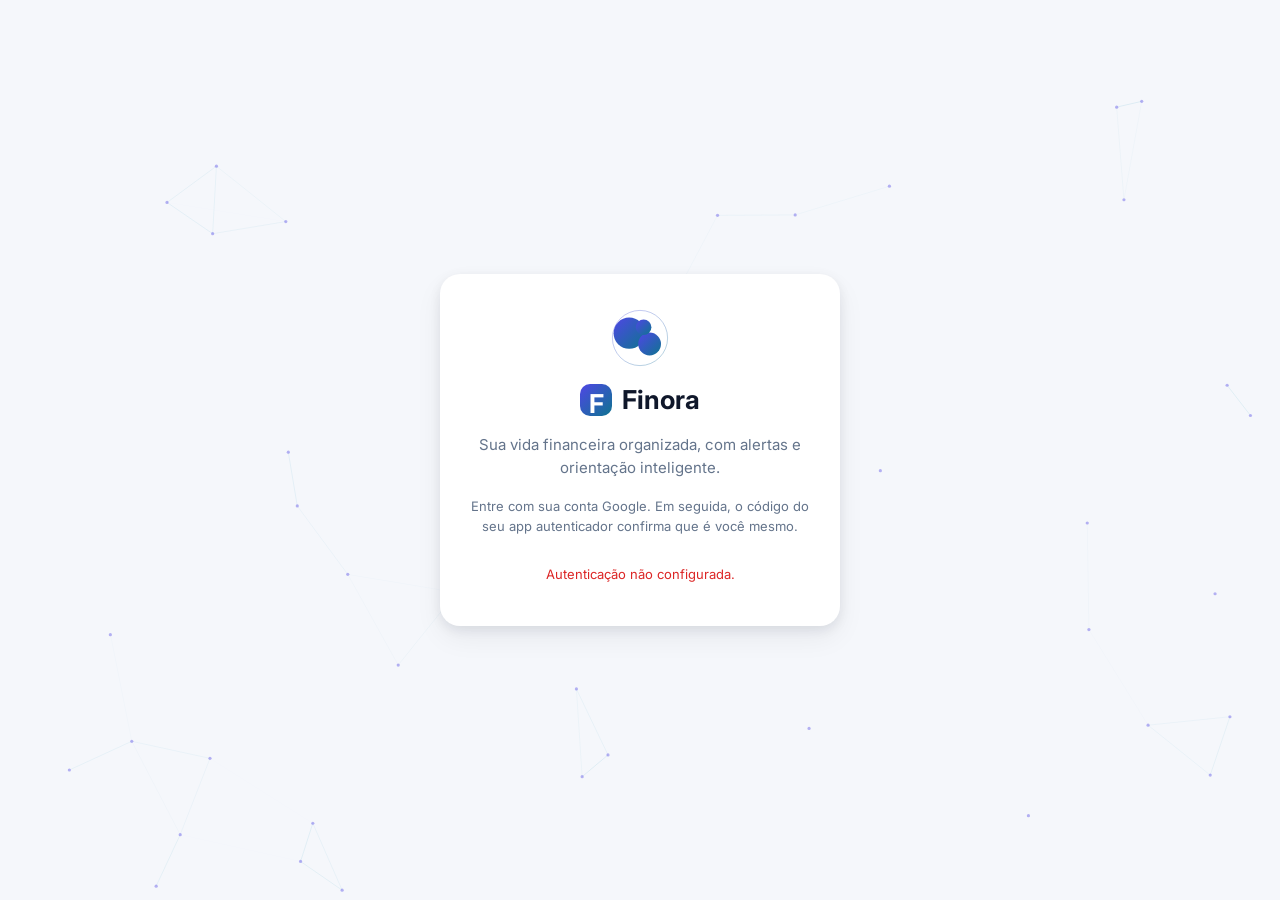
==== frontend/app/index.html @ 56b052b8 "Move o painel autenticado de / para /app Prepara espaço pra uma landing pública na raiz, sem mexer n" ====
<!doctype html>
<html lang="pt-BR">
<head>
<meta charset="utf-8">
<meta name="viewport" content="width=device-width, initial-scale=1, viewport-fit=cover">
<meta name="theme-color" content="#0b1020">
<meta name="description" content="Finora — controle financeiro pessoal com Open Finance e consultor inteligente">
<title>Finora</title>
<link rel="manifest" href="manifest.json">
<link rel="icon" href="/icon.svg" type="image/svg+xml">
<link rel="apple-touch-icon" href="/icon.svg">
<link rel="preconnect" href="https://fonts.googleapis.com">
<link href="https://fonts.googleapis.com/css2?family=Inter:wght@400;500;600;700&display=swap" rel="stylesheet">
<link rel="stylesheet" href="styles.css">
</head>
<body>
<div id="auth" class="auth hidden">
  <canvas id="authCanvas" aria-hidden="true"></canvas>
  <div class="auth-card" id="googleCard">
    <svg class="auth-mark" viewBox="0 0 120 120" aria-hidden="true">
      <defs>
        <linearGradient id="authMarkGrad" x1="0" y1="0" x2="1" y2="1">
          <stop offset="0" stop-color="#4f46e5"/>
          <stop offset="1" stop-color="#0e7490"/>
        </linearGradient>
      </defs>
      <circle class="auth-mark-ring" cx="60" cy="60" r="46" fill="none" stroke="url(#authMarkGrad)" stroke-width="1.5" opacity=".35"/>
      <circle class="auth-mark-shape" cx="42" cy="52" r="26" fill="url(#authMarkGrad)" opacity=".22"/>
      <circle class="auth-mark-shape" cx="76" cy="70" r="19" fill="url(#authMarkGrad)" opacity=".3"/>
      <circle class="auth-mark-shape" cx="66" cy="42" r="13" fill="url(#authMarkGrad)" opacity=".9"/>
    </svg>
    <div class="brand big"><span class="logo">F</span> Finora</div>
    <p class="muted">Sua vida financeira organizada, com alertas e orientação inteligente.</p>
    <p class="small muted" style="margin-top:18px">Entre com sua conta Google. Em seguida, o código do seu app autenticador confirma que é você mesmo.</p>
    <div id="googleBtn" style="margin-top:16px;display:flex;justify-content:center"></div>
    <p class="error" id="authError"></p>
  </div>
  <div class="auth-card hidden" id="mfaCard"></div>
</div>

<div id="app" class="app hidden">
  <aside class="sidebar">
    <div class="brand"><span class="logo">F</span> Finora</div>
    <nav id="nav"></nav>
    <div class="side-foot">
      <div id="userName" class="muted small"></div>
      <button class="btn ghost small" id="logout">Sair</button>
    </div>
  </aside>
  <main>
    <header class="topbar">
      <h1 id="pageTitle">Painel</h1>
      <div class="top-actions">
        <input type="month" id="monthRef" title="Mês de referência">
        <button class="icon-btn" id="themeBtn" title="Aparência"></button>
        <button class="icon-btn" id="alertsBtn" title="Alertas"><svg class="nav-icon" viewBox="0 0 24 24" fill="none" stroke="currentColor" stroke-width="2" stroke-linecap="round" stroke-linejoin="round" aria-hidden="true"><path d="M10.268 21a2 2 0 0 0 3.464 0"/><path d="M3.262 15.326A1 1 0 0 0 4 17h16a1 1 0 0 0 .74-1.673C19.41 13.956 18 12.499 18 8A6 6 0 0 0 6 8c0 4.499-1.411 5.956-2.738 7.326"/></svg><span id="alertBadge" class="badge hidden"></span></button>
        <button class="btn primary" id="quickAdd">+ Lançamento</button>
      </div>
    </header>
    <section id="view"></section>
  </main>
  <nav class="bottom-nav" id="bottomNav"></nav>
  <button id="assistantBtn" title="Assistente Finora"><svg class="nav-icon" viewBox="0 0 24 24" fill="none" stroke="currentColor" stroke-width="2" stroke-linecap="round" stroke-linejoin="round" aria-hidden="true"><path d="M12 8V4H8"/><rect width="16" height="12" x="4" y="8" rx="2"/><path d="M2 14h2"/><path d="M20 14h2"/><path d="M15 13v2"/><path d="M9 13v2"/></svg><span id="apBadge" class="badge hidden"></span></button>
  <div id="assistantPanel" class="hidden">
    <div class="ap-head"><strong><svg class="nav-icon" viewBox="0 0 24 24" fill="none" stroke="currentColor" stroke-width="2" stroke-linecap="round" stroke-linejoin="round" aria-hidden="true"><path d="M12 8V4H8"/><rect width="16" height="12" x="4" y="8" rx="2"/><path d="M2 14h2"/><path d="M20 14h2"/><path d="M15 13v2"/><path d="M9 13v2"/></svg> Assistente Finora</strong><button class="ap-close" id="apClose" type="button" aria-label="Fechar"><svg class="nav-icon" viewBox="0 0 24 24" fill="none" stroke="currentColor" stroke-width="2" stroke-linecap="round" stroke-linejoin="round" aria-hidden="true"><path d="M18 6 6 18"/><path d="m6 6 12 12"/></svg></button></div>
    <div id="ap-msgs"></div>
    <div class="ap-chips" id="apChips"></div>
    <form id="apForm"><input id="apInput" placeholder="Pergunte ou peça algo…" autocomplete="off"><button class="btn primary small" type="submit" aria-label="Enviar"><svg class="nav-icon" viewBox="0 0 24 24" fill="none" stroke="currentColor" stroke-width="2" stroke-linecap="round" stroke-linejoin="round" aria-hidden="true"><path d="M14.536 21.686a.5.5 0 0 0 .937-.024l6.5-19a.496.496 0 0 0-.635-.635l-19 6.5a.5.5 0 0 0-.024.937l7.93 3.18a2 2 0 0 1 1.112 1.11z"/><path d="m21.854 2.147-10.94 10.939"/></svg></button></form>
  </div>
</div>

<dialog id="modal"><form method="dialog" id="modalForm"></form></dialog>
<div id="toast" class="toast hidden"></div>
<div id="onboarding" class="onboarding hidden"></div>

<script src="vendor/chart.umd.min.js"></script>
<script src="vendor/marked.min.js"></script>
<script src="vendor/purify.min.js"></script>
<script src="vendor/gsap.min.js"></script>
<script src="vendor/supabase.min.js"></script>
<script src="app.js"></script>
</body>
</html>
---- frontend/app/styles.css ----
:root {
  --bg: #f5f7fb; --surface: #ffffff; --panel: #fafbfd; --surface-2: #eef1f7; --border: #e2e7f0;
  --text: #0f172a; --muted: #64748b; --primary: #4f46e5; --primary-2: #6366f1;
  --green: #16a34a; --red: #dc2626; --amber: #d97706; --radius: 14px;
  --shadow-sm: 0 1px 2px rgba(15,23,42,.04);
  --shadow: 0 1px 2px rgba(15,23,42,.04), 0 2px 8px rgba(15,23,42,.05);
  --shadow-lg: 0 4px 12px rgba(15,23,42,.08), 0 12px 28px rgba(15,23,42,.06);
  /* escala tipográfica: razão ~1.18, base 15px */
  --fs-xs: .8125rem; --fs-sm: .875rem; --fs-base: .9375rem; --fs-md: 1.0625rem;
  --fs-lg: 1.25rem; --fs-xl: 1.5rem; --fs-2xl: 1.75rem;
  /* identidade de movimento — arquétipo Corporate (ver DESIGN.md > Motion) */
  --ease: cubic-bezier(0.2, 0, 0, 1);
  --dur-quick: .15s; --dur-standard: .28s; --dur-slow: .42s;
  color-scheme: light;
}
/* Escuro: automático (segue o sistema, quando o usuário não fixou um modo) ou fixado via
   data-theme="dark"/"light" em <html>, controlado pelo seletor de aparência no topbar. */
@media (prefers-color-scheme: dark) {
  :root:not([data-theme="light"]) {
    --bg: #0b1020; --surface: #121a2e; --panel: #0e1526; --surface-2: #1a2440; --border: #243152;
    --text: #e6eaf5; --muted: #8b97b5; --primary: #818cf8; --primary-2: #6366f1;
    --green: #4ade80; --red: #f87171; --amber: #fbbf24;
    --shadow-sm: 0 1px 2px rgba(0,0,0,.25);
    --shadow: 0 1px 2px rgba(0,0,0,.25), 0 2px 10px rgba(0,0,0,.22);
    --shadow-lg: 0 6px 16px rgba(0,0,0,.3), 0 16px 32px rgba(0,0,0,.24);
    color-scheme: dark;
  }
}
:root[data-theme="dark"] {
  --bg: #0b1020; --surface: #121a2e; --panel: #0e1526; --surface-2: #1a2440; --border: #243152;
  --text: #e6eaf5; --muted: #8b97b5; --primary: #818cf8; --primary-2: #6366f1;
  --green: #4ade80; --red: #f87171; --amber: #fbbf24;
  --shadow-sm: 0 1px 2px rgba(0,0,0,.25);
  --shadow: 0 1px 2px rgba(0,0,0,.25), 0 2px 10px rgba(0,0,0,.22);
  --shadow-lg: 0 6px 16px rgba(0,0,0,.3), 0 16px 32px rgba(0,0,0,.24);
  color-scheme: dark;
}
* { box-sizing: border-box; }
html, body { margin: 0; height: 100%; }
body { font-family: Inter, system-ui, -apple-system, Segoe UI, Roboto, sans-serif; background: var(--bg); color: var(--text); font-size: var(--fs-base); line-height: 1.5; -webkit-font-smoothing: antialiased; }
::selection { background: color-mix(in srgb, var(--primary) 35%, transparent); color: var(--text); }
input, textarea { caret-color: var(--primary); }
* { scrollbar-color: color-mix(in srgb, var(--muted) 55%, transparent) transparent; scrollbar-width: thin; }
::-webkit-scrollbar { width: 11px; height: 11px; }
::-webkit-scrollbar-track { background: transparent; }
::-webkit-scrollbar-thumb { background: color-mix(in srgb, var(--muted) 45%, transparent); border-radius: 99px; border: 3px solid var(--bg); background-clip: padding-box; }
::-webkit-scrollbar-thumb:hover { background: color-mix(in srgb, var(--muted) 65%, transparent); background-clip: padding-box; }
.hidden { display: none !important; }
.muted { color: var(--muted); } .small { font-size: 13px; }
.pos { color: var(--green); } .neg { color: var(--red); }
h1 { font-size: var(--fs-2xl); font-weight: 700; letter-spacing: -.01em; margin: 0; }
h2 { font-size: var(--fs-md); font-weight: 600; margin: 0 0 12px; }
h3 { font-size: var(--fs-xs); margin: 0 0 8px; color: var(--muted); font-weight: 600; text-transform: uppercase; letter-spacing: .04em; }

/* marca */
.brand { display: flex; align-items: center; gap: 10px; font-weight: 700; font-size: 18px; }
.brand.big { font-size: 26px; justify-content: center; }
.logo { width: 32px; height: 32px; border-radius: 10px; display: grid; place-items: center; color: #fff; background: linear-gradient(135deg, #4f46e5, #0e7490); font-weight: 700; }

/* auth */
.auth { position: relative; min-height: 100%; display: grid; place-items: center; padding: 16px; background: var(--bg); overflow: hidden; }
#authCanvas { position: absolute; inset: 0; width: 100%; height: 100%; }
.auth-card { position: relative; z-index: 1; width: 100%; max-width: 400px; background: var(--surface); border-radius: 20px; padding: 28px; box-shadow: var(--shadow-lg); text-align: center; }
.auth-mark { width: 72px; height: 72px; margin: 0 auto 6px; display: block; }
.auth-card form { text-align: left; }
.divider { display: flex; align-items: center; gap: 10px; margin: 16px 0; color: var(--muted); font-size: 13px; }
.divider::before, .divider::after { content: ""; flex: 1; height: 1px; background: var(--border); }
#googleBtn { display: flex; justify-content: center; }

/* MFA (setup + verificação) */
.mfa-qr { display: block; width: 176px; height: 176px; margin: 18px auto; padding: 10px; background: #fff; border-radius: 14px; box-shadow: var(--shadow-sm); box-sizing: border-box; object-fit: contain; }
.mfa-secret { display: inline-block; margin-top: 4px; padding: 2px 6px; border-radius: 6px; background: var(--surface-2); font-size: 12px; letter-spacing: .04em; word-break: break-all; }
#mfaSetupCode, #mfaVerifyCode { text-align: center; letter-spacing: .3em; font-size: 20px; font-variant-numeric: tabular-nums; }
#mfaSetupForm, #mfaVerifyForm { margin-top: 6px; }

/* layout */
.nav-icon { width: 1em; height: 1em; vertical-align: -0.15em; flex-shrink: 0; transition: transform var(--dur-quick) var(--ease); }
.app { display: grid; grid-template-columns: 240px 1fr; min-height: 100%; }
.sidebar { position: sticky; top: 0; height: 100vh; padding: 20px 14px; border-right: 1px solid var(--border); background: var(--panel); display: flex; flex-direction: column; gap: 20px; }
.sidebar nav { display: flex; flex-direction: column; gap: 2px; flex: 1; overflow: auto; }
.nav-item { display: flex; align-items: center; gap: 10px; padding: 8px 12px; border-radius: 10px; color: var(--muted); text-decoration: none; font-weight: 500; font-size: 13.5px; transition: background-color var(--dur-quick) var(--ease), color var(--dur-quick) var(--ease); }
.nav-item:hover { background: var(--surface-2); color: var(--text); }
.nav-item.active { background: color-mix(in srgb, var(--primary) 14%, transparent); color: var(--primary); }
.nav-item.active .nav-icon { transform: scale(1.08); }
.nav-item .nav-icon { width: 17px; height: 17px; flex-shrink: 0; }
.nav-label { overflow: hidden; text-overflow: ellipsis; white-space: nowrap; }
.nav-item.primary { font-weight: 700; font-size: 14.5px; color: var(--text); padding: 9px 12px; }
.nav-item.primary .nav-icon { width: 20px; height: 20px; }
.nav-item.primary.active { color: var(--primary); }
.nav-divider { height: 1px; background: var(--border); margin: 8px 6px; flex-shrink: 0; }
.nav-item.admin { color: color-mix(in srgb, var(--primary) 70%, var(--text)); }
.nav-item.admin:hover { background: color-mix(in srgb, var(--primary) 10%, transparent); }
.nav-item.admin.active { color: var(--primary); }
.side-foot { display: flex; justify-content: space-between; align-items: center; gap: 8px; }
main { min-width: 0; padding: 0 28px 40px; }
.topbar { display: flex; justify-content: space-between; align-items: center; gap: 12px; padding: 20px 0; flex-wrap: wrap; position: sticky; top: 0; background: var(--bg); z-index: 5; }
.top-actions { display: flex; gap: 8px; align-items: center; }
.bottom-nav { display: none; }

/* componentes */
.grid { display: grid; gap: 16px; }
.g4 { grid-template-columns: repeat(4, minmax(0,1fr)); } .g3 { grid-template-columns: repeat(3, minmax(0,1fr)); } .g2 { grid-template-columns: repeat(2, minmax(0,1fr)); }
.card { background: var(--surface); border: 1px solid var(--border); border-radius: var(--radius); padding: 18px; box-shadow: var(--shadow); min-width: 0; }
.stat .value { font-size: 24px; font-weight: 700; margin-top: 4px; font-variant-numeric: tabular-nums; }
.stat .sub { font-size: 12px; color: var(--muted); margin-top: 4px; }
.hero { background: linear-gradient(135deg, #4f46e5, #0891b2); color: #fff; border: none; }
.hero h3, .hero .sub { color: rgba(255,255,255,.8); }

/* botões */
.btn {
  border: 1px solid var(--border); background: var(--surface); color: var(--text);
  padding: 9px 14px; border-radius: 10px; font: inherit; font-weight: 600; cursor: pointer;
  white-space: nowrap; position: relative; -webkit-tap-highlight-color: transparent;
  transition: background-color .15s ease, border-color .15s ease, box-shadow .15s ease,
              transform var(--dur-quick) var(--ease), filter var(--dur-quick) var(--ease);
}
.btn:hover { background: var(--surface-2); border-color: color-mix(in srgb, var(--primary) 35%, var(--border)); }
.btn:active { transform: translateY(1px) scale(.98); }
.btn.primary {
  background: linear-gradient(135deg, var(--primary), var(--primary-2));
  border-color: transparent; color: #fff;
  box-shadow: 0 1px 2px rgba(0,0,0,.12), 0 4px 10px rgba(0,0,0,.12);
}
.btn.primary:hover { filter: brightness(1.08); box-shadow: 0 2px 4px rgba(0,0,0,.14), 0 8px 18px rgba(0,0,0,.16); transform: translateY(-1px); }
.btn.primary:active { filter: brightness(.97); box-shadow: 0 1px 2px rgba(0,0,0,.14); transform: translateY(1px) scale(.98); }
.btn.danger { color: var(--red); border-color: color-mix(in srgb, var(--red) 35%, var(--border)); background: color-mix(in srgb, var(--red) 6%, var(--surface)); }
.btn.danger:hover { background: color-mix(in srgb, var(--red) 14%, var(--surface)); border-color: color-mix(in srgb, var(--red) 55%, var(--border)); }
.btn.ghost { border-color: transparent; background: transparent; }
.btn.ghost:hover { background: var(--surface-2); }
.btn.small { padding: 5px 10px; font-size: 13px; }
.btn.full { width: 100%; margin-top: 8px; }
.btn:disabled { opacity: .6; cursor: wait; transform: none; filter: none; }
.btn:focus-visible, .icon-btn:focus-visible, .nav-item:focus-visible, .bottom-nav a:focus-visible {
  outline: 2px solid var(--primary); outline-offset: 2px;
}
.btn.loading { color: transparent !important; pointer-events: none; }
.btn.loading::after {
  content: ""; position: absolute; inset: 0; margin: auto; width: 15px; height: 15px;
  border-radius: 50%; border: 2px solid var(--muted); border-top-color: transparent;
  animation: spin .65s linear infinite;
}
.btn.primary.loading::after { border-color: rgba(255,255,255,.55); border-top-color: transparent; }
@keyframes spin { to { transform: rotate(360deg); } }
.icon-btn {
  position: relative; display: grid; place-items: center; border: 1px solid var(--border); background: var(--surface); border-radius: 10px;
  width: 40px; height: 40px; cursor: pointer; color: var(--text);
  transition: background-color var(--dur-quick) var(--ease), border-color var(--dur-quick) var(--ease), transform var(--dur-quick) var(--ease);
}
.icon-btn .nav-icon { width: 19px; height: 19px; }
.icon-btn:hover { background: var(--surface-2); border-color: color-mix(in srgb, var(--primary) 35%, var(--border)); }
.icon-btn:active { transform: scale(.94); }
.badge { position: absolute; top: -4px; right: -4px; background: var(--red); color: #fff; border-radius: 99px; font-size: 11px; padding: 1px 6px; }
label { display: block; font-size: 13px; color: var(--muted); margin: 10px 0 0; font-weight: 500; }
label.check { display: flex; gap: 8px; align-items: flex-start; }
input, select, textarea { width: 100%; margin-top: 4px; padding: 10px 12px; border-radius: 10px; border: 1px solid var(--border); background: var(--surface); color: var(--text); font: inherit; transition: border-color .15s ease, box-shadow .15s ease; }
input[type=checkbox] { width: auto; margin-top: 2px; }
input:focus, select:focus, textarea:focus { outline: 2px solid color-mix(in srgb, var(--primary) 40%, transparent); border-color: var(--primary); }
input:invalid:not(:placeholder-shown), input.invalid, select.invalid { border-color: var(--red); }
input:invalid:not(:placeholder-shown):focus, input.invalid:focus { outline-color: color-mix(in srgb, var(--red) 40%, transparent); }
input::placeholder, textarea::placeholder { color: color-mix(in srgb, var(--muted) 80%, transparent); }
.top-actions input[type=month] { width: auto; margin: 0; padding: 8px 10px; }
.fipe-box { margin-top: 18px; padding: 12px; border-radius: 12px; background: var(--surface-2); }
.fipe-box label { margin-top: 8px; }
.fipe-box label:first-of-type { margin-top: 0; }
#fipeResult a, #fipeResult button { vertical-align: middle; }
.tabs { display: flex; background: var(--surface-2); border-radius: 12px; padding: 4px; margin: 18px 0 6px; }
.tabs button { flex: 1; display: flex; align-items: center; justify-content: center; gap: 6px; border: 0; background: transparent; padding: 8px; border-radius: 9px; font: inherit; font-weight: 600; color: var(--muted); cursor: pointer; }
.tabs button.active { background: var(--surface); color: var(--text); box-shadow: var(--shadow-sm); }
.error { color: var(--red); font-size: 13px; min-height: 18px; }
.row { display: flex; gap: 10px; align-items: center; } .row > * { flex: 1; }
.between { display: flex; justify-content: space-between; align-items: center; gap: 10px; }
.toolbar { display: flex; flex-wrap: wrap; gap: 8px; margin-bottom: 14px; }
.toolbar > * { width: auto; margin: 0; }

/* listas e tabelas */
.list { display: flex; flex-direction: column; }
.li { display: flex; align-items: center; gap: 12px; padding: 11px 0; border-bottom: 1px solid var(--border); }
.li:last-child { border-bottom: 0; }
.li .grow { flex: 1; min-width: 0; }
.li .title { font-weight: 600; overflow: hidden; text-overflow: ellipsis; white-space: nowrap; }
.li .amount { font-weight: 600; font-variant-numeric: tabular-nums; white-space: nowrap; }
.dot { width: 10px; height: 10px; border-radius: 50%; flex: none; }
.chip { display: inline-block; font-size: 12px; padding: 2px 8px; border-radius: 99px; background: var(--surface-2); color: var(--muted); }
.table-wrap { overflow-x: auto; }
table { width: 100%; border-collapse: collapse; }
th, td { text-align: left; padding: 10px 8px; border-bottom: 1px solid var(--border); white-space: nowrap; }
th { font-size: 12px; color: var(--muted); font-weight: 600; text-transform: uppercase; letter-spacing: .03em; }
td.num, th.num { text-align: right; font-variant-numeric: tabular-nums; }
tr.clickable { cursor: pointer; } tr.clickable:hover td { background: var(--surface-2); }
.bar { height: 8px; background: var(--surface-2); border-radius: 99px; overflow: hidden; margin-top: 6px; }
.bar > i { display: block; width: 100%; height: 100%; border-radius: 99px; background: var(--primary-2); transform-origin: left; transition: transform var(--dur-slow) var(--ease); }
.bar.warn > i { background: var(--amber); } .bar.over > i { background: var(--red); }
.empty { text-align: center; padding: 30px 10px; color: var(--muted); }
.chart-box { position: relative; height: 260px; }
.alert-item { border-left: 1px solid color-mix(in srgb, var(--primary-2) 45%, var(--border)); background: color-mix(in srgb, var(--primary-2) 8%, var(--surface-2)); padding: 10px 12px; border-radius: 8px; margin-bottom: 8px; }
.alert-item.warning { border-color: color-mix(in srgb, var(--amber) 55%, var(--border)); background: color-mix(in srgb, var(--amber) 10%, var(--surface-2)); }
.alert-item.danger { border-color: color-mix(in srgb, var(--red) 55%, var(--border)); background: color-mix(in srgb, var(--red) 10%, var(--surface-2)); }
.md { line-height: 1.6; } .md h2 { margin-top: 18px; } .md a { color: var(--primary); } .md blockquote { margin: 0; padding: 8px 12px; border-left: 1px solid var(--border); color: var(--muted); }

/* animações de abertura — orquestradas via GSAP em app.js (view, cards, auth, onboarding) */
@keyframes dialogIn { from { opacity: 0; transform: translateY(10px) scale(.97); } to { opacity: 1; transform: translateY(0) scale(1); } }
@keyframes backdropIn { from { opacity: 0; } to { opacity: 1; } }
/* feedback de erro: recusa firme, sem overshoot (arquétipo Corporate) */
@keyframes shake {
  10%, 90% { transform: translateX(-1px); } 20%, 80% { transform: translateX(2px); }
  30%, 50%, 70% { transform: translateX(-4px); } 40%, 60% { transform: translateX(4px); }
}
.shake { animation: shake .4s var(--ease); }
.toast.success { background: color-mix(in srgb, var(--green) 30%, #111827); }
.toast.error { background: color-mix(in srgb, var(--red) 32%, #111827); }

/* modal e toast */
dialog { border: none; border-radius: 18px; padding: 0; background: var(--surface); color: var(--text); width: min(520px, calc(100vw - 32px)); max-height: 90vh; box-shadow: 0 8px 16px rgba(0,0,0,.18), 0 2px 6px rgba(0,0,0,.14); }
dialog[open] { animation: dialogIn var(--dur-standard) var(--ease) both; }
dialog::backdrop { background: rgba(8,12,24,.55); backdrop-filter: blur(2px); animation: backdropIn .25s ease both; }
dialog form { padding: 22px; overflow: auto; max-height: 90vh; }
.modal-actions { display: flex; justify-content: flex-end; gap: 8px; margin-top: 18px; }
.toast {
  position: fixed; bottom: 24px; left: 50%; background: #111827; color: #fff; padding: 10px 16px;
  border-radius: 10px; z-index: 50; box-shadow: var(--shadow-lg); max-width: calc(100vw - 32px);
  transform: translateX(-50%) translateY(0); opacity: 1;
  transition: opacity var(--dur-standard) var(--ease), transform var(--dur-standard) var(--ease);
}
.toast.hidden { display: flex !important; opacity: 0; transform: translateX(-50%) translateY(10px); pointer-events: none; }

@media (prefers-reduced-motion: reduce) {
  dialog[open], dialog::backdrop, .shake { animation-duration: .01ms !important; animation-delay: 0s !important; }
  .btn, .btn:active, .btn.primary:hover, .icon-btn:active, #assistantBtn:hover, #assistantBtn:active { transform: none !important; }
  .toast, .bar > i { transition-duration: .01ms !important; }
}

/* assistente de uso (robô) */
#assistantBtn {
  position: fixed; right: 20px; bottom: 24px; z-index: 25; width: 56px; height: 56px;
  border-radius: 50%; border: none; background: linear-gradient(135deg, var(--primary), var(--primary-2));
  color: #fff; font-size: 26px; cursor: pointer; box-shadow: var(--shadow-lg); display: grid; place-items: center;
  transition: transform var(--dur-quick) var(--ease), box-shadow var(--dur-quick) var(--ease);
}
#assistantBtn:hover { transform: translateY(-2px); }
#assistantBtn:active { transform: scale(.94); }
#assistantPanel {
  position: fixed; right: 20px; bottom: 92px; z-index: 26; width: min(380px, calc(100vw - 40px));
  height: min(560px, calc(100vh - 140px)); background: var(--surface); border-radius: 18px;
  box-shadow: var(--shadow-lg); display: flex; flex-direction: column; overflow: hidden;
}
#assistantPanel .ap-head {
  display: flex; align-items: center; justify-content: space-between; padding: 14px 16px;
  background: color-mix(in srgb, var(--primary-2) 85%, black); color: #fff; flex: none;
}
#assistantPanel .ap-head strong { font-size: var(--fs-sm); }
#assistantPanel .ap-close { background: none; border: none; color: #fff; font-size: 18px; cursor: pointer; opacity: .85; }
#assistantPanel .ap-close:hover { opacity: 1; }
#ap-msgs { flex: 1; overflow-y: auto; padding: 14px 16px; display: flex; flex-direction: column; gap: 10px; }
.ap-msg { max-width: 88%; padding: 9px 12px; border-radius: 14px; font-size: var(--fs-sm); line-height: 1.45; }
.ap-msg.bot { align-self: flex-start; background: var(--surface-2); border-bottom-left-radius: 4px; }
.ap-msg.user { align-self: flex-end; background: color-mix(in srgb, var(--primary-2) 85%, black); color: #fff; border-bottom-right-radius: 4px; }
.ap-msg.bot :is(strong, b) { color: var(--primary); }
.ap-action { align-self: flex-start; max-width: 88%; }
.ap-chips { display: flex; flex-wrap: wrap; gap: 6px; padding: 0 16px 10px; flex: none; }
.ap-chip { border: 1px solid var(--border); background: var(--surface); color: var(--text); border-radius: 99px; padding: 5px 11px; font-size: var(--fs-xs); cursor: pointer; }
.ap-chip:hover { background: var(--surface-2); }
#assistantPanel form { display: flex; gap: 8px; padding: 12px; border-top: 1px solid var(--border); flex: none; }
#assistantPanel form input { margin: 0; }
@media (max-width: 760px) {
  /* empilha acima do botão "+ Lançamento", que também mora à direita no celular */
  #assistantBtn { right: 16px; bottom: calc(140px + env(safe-area-inset-bottom)); width: 50px; height: 50px; font-size: 22px; }
  #assistantPanel { bottom: calc(200px + env(safe-area-inset-bottom)); right: 12px; width: calc(100vw - 24px); }
}

/* assistente de primeiro acesso */
.onboarding {
  position: fixed; inset: 0; z-index: 80; display: grid; place-items: center; padding: 16px;
  background: color-mix(in srgb, var(--bg) 96%, transparent);
}
.ob-card { width: 100%; max-width: 460px; background: var(--surface); border-radius: 20px; padding: 28px; box-shadow: var(--shadow-lg); }
.ob-steps { display: flex; gap: 6px; justify-content: center; margin-bottom: 18px; }
.ob-steps i { width: 22px; height: 4px; border-radius: 99px; background: var(--surface-2); display: block; }
.ob-steps i.done { background: var(--primary-2); }
.ob-steps i.active { background: var(--primary); }
.ob-icon { width: 48px; height: 48px; border-radius: 14px; display: grid; place-items: center; margin: 0 auto 14px; background: linear-gradient(135deg, var(--primary), var(--primary-2)); color: #fff; }
.ob-icon .nav-icon { width: 24px; height: 24px; }
.ob-card h2 { text-align: center; font-size: var(--fs-lg); }
.ob-card p.muted { text-align: center; margin-top: -6px; }
.ob-actions { display: flex; gap: 10px; margin-top: 22px; }
.ob-actions .btn { flex: 1; }
.ob-skip { text-align: center; margin-top: 12px; }
.ob-skip button { background: none; border: none; color: var(--muted); font: inherit; font-size: var(--fs-xs); cursor: pointer; text-decoration: underline; text-underline-offset: 2px; }
.ob-skip button:hover { color: var(--text); }

/* responsivo */
@media (max-width: 1100px) { .g4 { grid-template-columns: repeat(2, minmax(0,1fr)); } .g3 { grid-template-columns: 1fr 1fr; } }
@media (max-width: 760px) {
  .app { grid-template-columns: 1fr; }
  .sidebar { display: none; }
  main { padding: 0 16px calc(90px + env(safe-area-inset-bottom)); }
  .g4, .g3, .g2 { grid-template-columns: 1fr; }
  .g4.keep2 { grid-template-columns: 1fr 1fr; }
  .topbar { padding: 14px 0 10px; }
  h1 { font-size: 19px; }
  #quickAdd { position: fixed; right: 16px; bottom: calc(76px + env(safe-area-inset-bottom)); border-radius: 99px; padding: 14px 18px; z-index: 20; box-shadow: 0 8px 20px rgba(0,0,0,.22), 0 2px 6px rgba(0,0,0,.16); }
  .bottom-nav { display: flex; position: fixed; bottom: 0; left: 0; right: 0; background: var(--surface); border-top: 1px solid var(--border); padding: 6px 4px calc(6px + env(safe-area-inset-bottom)); z-index: 15; justify-content: space-around; }
  .bottom-nav a { flex: 1; display: flex; flex-direction: column; align-items: center; gap: 2px; text-align: center; font-size: 11px; color: var(--muted); text-decoration: none; padding: 4px 0; }
  .bottom-nav a .nav-icon { width: 20px; height: 20px; }
  .bottom-nav a.active { color: var(--primary); }
  .stat .value { font-size: 20px; }
  .keep2 .stat .value { font-size: 17px; }
  .keep2 .card { padding: 14px; }
  .hide-sm { display: none; }
}
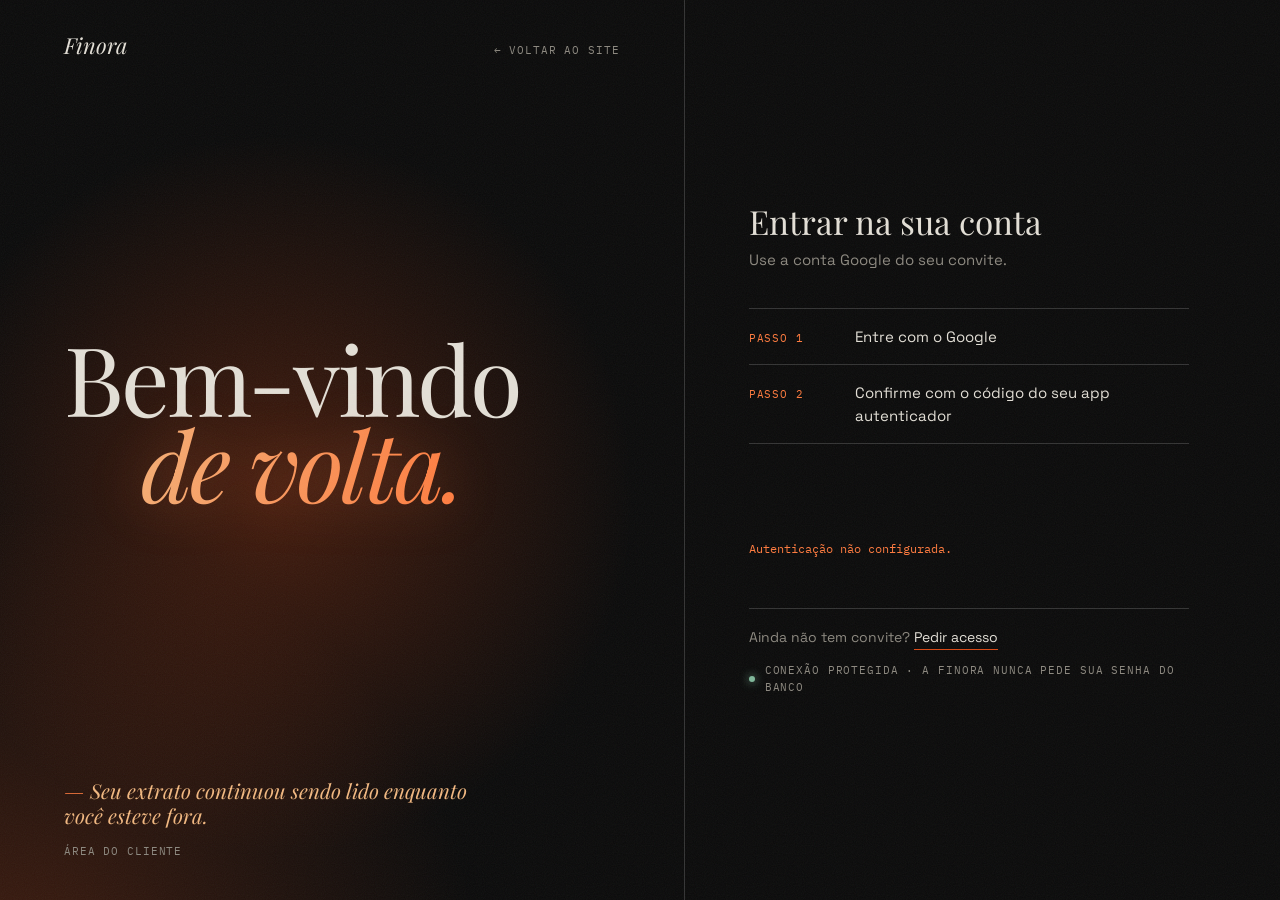
==== commit 7548c65a: "Nova landing e tela de entrada no visual Finora - Landing substituída pela versão final (CSS/JS isol" ====
--- a/frontend/app/index.html
+++ b/frontend/app/index.html
@@ -12,30 +12,41 @@
 <link rel="preconnect" href="https://fonts.googleapis.com">
 <link href="https://fonts.googleapis.com/css2?family=Inter:wght@400;500;600;700&display=swap" rel="stylesheet">
 <link rel="stylesheet" href="styles.css">
+<link href="https://fonts.googleapis.com/css2?family=Playfair+Display:ital,wght@0,400;0,500;1,400;1,500&family=IBM+Plex+Mono:wght@400;500&family=Space+Grotesk:wght@400;500&display=swap" rel="stylesheet">
+<link rel="stylesheet" href="auth-finora.css">
 </head>
 <body>
-<div id="auth" class="auth hidden">
+<div id="auth" class="auth fn-auth hidden">
   <canvas id="authCanvas" aria-hidden="true"></canvas>
-  <div class="auth-card" id="googleCard">
-    <svg class="auth-mark" viewBox="0 0 120 120" aria-hidden="true">
-      <defs>
-        <linearGradient id="authMarkGrad" x1="0" y1="0" x2="1" y2="1">
-          <stop offset="0" stop-color="#4f46e5"/>
-          <stop offset="1" stop-color="#0e7490"/>
-        </linearGradient>
-      </defs>
-      <circle class="auth-mark-ring" cx="60" cy="60" r="46" fill="none" stroke="url(#authMarkGrad)" stroke-width="1.5" opacity=".35"/>
-      <circle class="auth-mark-shape" cx="42" cy="52" r="26" fill="url(#authMarkGrad)" opacity=".22"/>
-      <circle class="auth-mark-shape" cx="76" cy="70" r="19" fill="url(#authMarkGrad)" opacity=".3"/>
-      <circle class="auth-mark-shape" cx="66" cy="42" r="13" fill="url(#authMarkGrad)" opacity=".9"/>
-    </svg>
-    <div class="brand big"><span class="logo">F</span> Finora</div>
-    <p class="muted">Sua vida financeira organizada, com alertas e orientação inteligente.</p>
-    <p class="small muted" style="margin-top:18px">Entre com sua conta Google. Em seguida, o código do seu app autenticador confirma que é você mesmo.</p>
-    <div id="googleBtn" style="margin-top:16px;display:flex;justify-content:center"></div>
-    <p class="error" id="authError"></p>
-  </div>
-  <div class="auth-card hidden" id="mfaCard"></div>
+  <aside class="fa-lado">
+    <div class="fa-luz" aria-hidden="true"></div><div class="fa-brasas" aria-hidden="true"></div>
+    <header class="fa-topo fa-r">
+      <span class="fa-marca">Finora</span>
+      <a class="fa-voltar fa-mono" href="/">← Voltar ao site</a>
+    </header>
+    <h1 class="fa-saud"><span class="fa-l">Bem-vindo</span> <em class="fa-l">de volta.</em></h1>
+    <div class="fa-rodape fa-r">
+      <p class="fa-frase" id="faFrase">Seu extrato continuou sendo lido enquanto você esteve fora.</p>
+      <span class="fa-mono">Área do cliente</span>
+    </div>
+  </aside>
+  <main class="fa-painel">
+    <div class="auth-card" id="googleCard">
+      <h2 class="fa-h fa-r">Entrar na sua conta</h2>
+      <p class="fa-lead fa-r">Use a conta Google do seu convite.</p>
+      <ol class="fa-passos fa-r" aria-label="Como funciona o acesso">
+        <li><span class="fa-mono">Passo 1</span>Entre com o Google</li>
+        <li><span class="fa-mono">Passo 2</span>Confirme com o código do seu app autenticador</li>
+      </ol>
+      <div class="fa-google fa-r"><div id="googleBtn"></div></div>
+      <p class="error fa-erro" id="authError" role="alert"></p>
+      <div class="fa-pe fa-r">
+        Ainda não tem convite? <a class="fa-lnk" href="/#acesso">Pedir acesso</a>
+        <div class="fa-seg fa-mono"><i aria-hidden="true"></i>Conexão protegida · a Finora nunca pede sua senha do banco</div>
+      </div>
+    </div>
+    <div class="auth-card hidden" id="mfaCard"></div>
+  </main>
 </div>
 
 <div id="app" class="app hidden">
@@ -78,6 +89,7 @@
 <script src="vendor/purify.min.js"></script>
 <script src="vendor/gsap.min.js"></script>
 <script src="vendor/supabase.min.js"></script>
+<script src="auth-finora.js"></script>
 <script src="app.js"></script>
 </body>
 </html>
--- a/frontend/app/auth-finora.css
+++ b/frontend/app/auth-finora.css
@@ -0,0 +1,95 @@
+/* =====================================================================
+   FINORA — tela de entrada (Google + MFA) no visual da landing.
+   Tudo escopado em #auth.fn-auth: não afeta o painel do app.
+   ===================================================================== */
+#auth.fn-auth{
+  --fa-asfalto:#0A0A0A;--fa-osso:#E3DFD6;--fa-osso-2:#8C887F;--fa-linha:#333;--fa-oxido:#D94814;--fa-brasa:#FF7A3D;--fa-ambar:#F2B880;--fa-cobre:#6B2A12;--fa-verde:#7FB89A;
+  --fa-serif:"Playfair Display",Georgia,serif;--fa-mono:"IBM Plex Mono",ui-monospace,monospace;--fa-grot:"Space Grotesk",system-ui,sans-serif;
+  --fa-g:clamp(16px,5vw,96px);--fa-ease:cubic-bezier(.16,1,.3,1);
+  position:fixed;inset:0;z-index:50;display:grid;grid-template-columns:minmax(0,1.15fr) minmax(0,1fr);place-items:stretch;
+  padding:0;min-height:100vh;overflow:auto;background:var(--fa-asfalto);color:var(--fa-osso);font-family:var(--fa-grot);font-size:16px;line-height:1.55;isolation:isolate}
+#auth.fn-auth.hidden{display:none}
+#auth.fn-auth::before{content:"";position:fixed;inset:0;pointer-events:none;z-index:3;opacity:.06;
+  background-image:url("data:image/svg+xml,%3Csvg xmlns='http://www.w3.org/2000/svg' width='160' height='160'%3E%3Cfilter id='n'%3E%3CfeTurbulence type='fractalNoise' baseFrequency='.9' numOctaves='3' stitchTiles='stitch'/%3E%3C/filter%3E%3Crect width='100%25' height='100%25' filter='url(%23n)'/%3E%3C/svg%3E")}
+#auth.fn-auth #authCanvas{display:none}
+#auth.fn-auth ::selection{background:var(--fa-oxido);color:var(--fa-asfalto)}
+#auth.fn-auth :focus-visible{outline:1px solid var(--fa-brasa);outline-offset:4px}
+#auth.fn-auth .fa-mono{font-family:var(--fa-mono);font-size:11px;letter-spacing:.08em;text-transform:uppercase}
+
+/* lado editorial */
+#auth.fn-auth .fa-lado{position:relative;display:flex;flex-direction:column;justify-content:space-between;padding:28px var(--fa-g) 40px;border-right:1px solid var(--fa-linha);overflow:hidden;isolation:isolate;min-height:100vh}
+#auth.fn-auth .fa-luz{position:absolute;inset:0;z-index:-1;pointer-events:none;
+  background:radial-gradient(600px circle at var(--mx,40%) var(--my,55%),rgba(217,72,20,.28),transparent 60%),radial-gradient(800px circle at 0% 110%,rgba(107,42,18,.55),transparent 60%)}
+#auth.fn-auth .fa-brasas{position:absolute;inset:0;z-index:-1;pointer-events:none}
+#auth.fn-auth .fa-brasas i{position:absolute;bottom:-10px;border-radius:50%;background:var(--fa-brasa);box-shadow:0 0 8px 2px rgba(255,122,61,.6);opacity:0;animation:fa-brasa linear infinite}
+@keyframes fa-brasa{0%{transform:translate(0,0);opacity:0}10%{opacity:.85}100%{transform:translate(var(--dx),-100vh);opacity:0}}
+#auth.fn-auth .fa-topo{display:flex;justify-content:space-between;align-items:baseline;gap:16px}
+#auth.fn-auth .fa-marca{font-family:var(--fa-serif);font-style:italic;font-size:22px}
+#auth.fn-auth .fa-voltar{color:var(--fa-osso-2);text-decoration:none;transition:color .2s}
+#auth.fn-auth .fa-voltar:hover{color:var(--fa-brasa)}
+#auth.fn-auth .fa-saud{font-family:var(--fa-serif);font-weight:400;font-size:clamp(3rem,7.5vw,8rem);line-height:.9;letter-spacing:-.03em;margin:8vh 0;color:var(--fa-osso)}
+#auth.fn-auth .fa-saud .fa-l{display:block}
+#auth.fn-auth .fa-saud em{font-style:italic;padding-left:.8em;background:linear-gradient(100deg,var(--fa-ambar),var(--fa-brasa) 30%,var(--fa-osso) 50%,var(--fa-brasa) 70%,var(--fa-ambar));background-size:250% 100%;-webkit-background-clip:text;background-clip:text;color:transparent;animation:fa-brilho 6s ease-in-out infinite;filter:drop-shadow(0 0 26px rgba(255,122,61,.3))}
+@keyframes fa-brilho{0%,100%{background-position:0% 50%}50%{background-position:100% 50%}}
+#auth.fn-auth .fa-rodape{display:grid;gap:14px;max-width:44ch}
+#auth.fn-auth .fa-frase{margin:0;font-family:var(--fa-serif);font-style:italic;font-size:clamp(1.1rem,1.6vw,1.4rem);line-height:1.25;color:var(--fa-ambar);transition:opacity .5s}
+#auth.fn-auth .fa-frase::before{content:"— ";color:var(--fa-brasa)}
+#auth.fn-auth .fa-rodape .fa-mono{color:var(--fa-osso-2)}
+
+/* painel */
+#auth.fn-auth .fa-painel{display:flex;flex-direction:column;justify-content:center;padding:40px var(--fa-g)}
+#auth.fn-auth .auth-card{position:relative;z-index:1;width:100%;max-width:440px;background:none;border-radius:0;padding:0;box-shadow:none;text-align:left;color:var(--fa-osso)}
+#auth.fn-auth .auth-card.hidden{display:none}
+#auth.fn-auth .fa-h{font-family:var(--fa-serif);font-weight:400;font-size:clamp(1.8rem,2.6vw,2.4rem);line-height:1.05;margin:0 0 10px;color:var(--fa-osso);text-transform:none;letter-spacing:0}
+#auth.fn-auth .fa-eyebrow{display:block;color:var(--fa-brasa);margin-bottom:14px}
+#auth.fn-auth .fa-lead,#auth.fn-auth .auth-card .muted{color:var(--fa-osso-2);font-size:15px;margin:0 0 36px}
+#auth.fn-auth .auth-card .small{font-size:13px}
+#auth.fn-auth .fa-passos{list-style:none;margin:0 0 36px;padding:0;border-top:1px solid var(--fa-linha)}
+#auth.fn-auth .fa-passos li{display:grid;grid-template-columns:9ch 1fr;gap:16px;align-items:baseline;padding:16px 0;border-bottom:1px solid var(--fa-linha);font-size:15px}
+#auth.fn-auth .fa-passos .fa-mono{color:var(--fa-brasa)}
+#auth.fn-auth .fa-google{min-height:44px;display:flex;justify-content:flex-start}
+#auth.fn-auth .fa-google #googleBtn{margin:0}
+#auth.fn-auth .error{min-height:1.6em;margin:16px 0 0;font-family:var(--fa-mono);font-size:12px;color:var(--fa-brasa)}
+#auth.fn-auth .fa-pe{margin-top:48px;padding-top:18px;border-top:1px solid var(--fa-linha);color:var(--fa-osso-2);font-size:14px}
+#auth.fn-auth .fa-lnk{color:var(--fa-osso);text-decoration:none;border-bottom:1px solid var(--fa-oxido);padding-bottom:3px;transition:color .3s,text-shadow .3s}
+#auth.fn-auth .fa-lnk:hover{color:var(--fa-brasa);text-shadow:0 0 14px rgba(255,122,61,.8)}
+#auth.fn-auth .fa-seg{display:flex;gap:10px;align-items:center;margin-top:14px;color:var(--fa-osso-2)}
+#auth.fn-auth .fa-seg i{flex:none;width:6px;height:6px;border-radius:50%;background:var(--fa-verde);box-shadow:0 0 10px var(--fa-verde)}
+
+/* MFA (HTML gerado pelo app.js) */
+#auth.fn-auth .mfa-qr{display:block;width:184px;height:184px;margin:0 0 18px;padding:12px;background:var(--fa-osso);border-radius:0;box-shadow:0 0 0 1px var(--fa-linha),0 0 40px -10px rgba(255,122,61,.5)}
+#auth.fn-auth .mfa-secret{display:inline-block;margin-top:6px;padding:2px 8px;border-radius:0;background:none;border:1px solid var(--fa-linha);color:var(--fa-ambar);font-family:var(--fa-mono);font-size:12px;letter-spacing:.06em;word-break:break-all}
+#auth.fn-auth #mfaSetupForm,#auth.fn-auth #mfaVerifyForm{margin-top:28px;display:grid;gap:26px}
+#auth.fn-auth #mfaSetupCode,#auth.fn-auth #mfaVerifyCode{width:100%;background:none;border:0;border-bottom:1px solid var(--fa-linha);border-radius:0;box-shadow:none;outline:0;color:var(--fa-osso);font-family:var(--fa-mono);font-size:clamp(1.6rem,3vw,2.2rem);letter-spacing:.5em;text-align:left;padding:6px 0 12px;transition:border-color .3s,box-shadow .3s}
+#auth.fn-auth #mfaSetupCode:focus,#auth.fn-auth #mfaVerifyCode:focus{border-bottom-color:var(--fa-brasa);box-shadow:0 8px 16px -12px var(--fa-brasa)}
+#auth.fn-auth #mfaSetupCode::placeholder,#auth.fn-auth #mfaVerifyCode::placeholder{color:#4a4741;letter-spacing:.08em;font-size:1rem}
+#auth.fn-auth .auth-card .btn.primary{display:flex;width:100%;justify-content:space-between;align-items:center;cursor:pointer;padding:22px 0;background:none;border:0;border-top:1px solid var(--fa-osso);border-bottom:1px solid var(--fa-linha);border-radius:0;box-shadow:none;font-family:var(--fa-mono);font-size:13px;letter-spacing:.1em;text-transform:uppercase;color:var(--fa-osso);position:relative;overflow:hidden;isolation:isolate;transition:color .3s}
+#auth.fn-auth .auth-card .btn.primary::after{content:"→";transition:transform .4s var(--fa-ease)}
+#auth.fn-auth .auth-card .btn.primary::before{content:"";position:absolute;inset:0;z-index:-1;background:linear-gradient(90deg,var(--fa-cobre),var(--fa-oxido),var(--fa-brasa));transform:scaleX(0);transform-origin:left;transition:transform .7s var(--fa-ease)}
+#auth.fn-auth .auth-card .btn.primary:hover::before,#auth.fn-auth .auth-card .btn.primary:focus-visible::before{transform:scaleX(1)}
+#auth.fn-auth .auth-card .btn.primary:hover{color:var(--fa-asfalto)}
+#auth.fn-auth .auth-card .btn.primary:hover::after{transform:translateX(6px)}
+#auth.fn-auth .auth-card .btn.primary.loading{color:var(--fa-osso-2)!important}
+#auth.fn-auth .auth-card .btn.primary.loading::after{content:"…"}
+#auth.fn-auth .auth-card .empty{font-family:var(--fa-mono);font-size:12px;letter-spacing:.08em;text-transform:uppercase;color:var(--fa-osso-2)}
+
+/* entrada */
+#auth.fn-auth .fa-r{opacity:0;transform:translateY(22px);transition:opacity .9s ease,transform 1s var(--fa-ease)}
+#auth.fn-auth.fa-on .fa-r{opacity:1;transform:none}
+#auth.fn-auth .fa-w{display:inline-block;overflow:hidden;vertical-align:top;padding-bottom:.1em;margin-bottom:-.1em}
+#auth.fn-auth .fa-w>span{display:inline-block;transform:translateY(108%) rotate(4deg);transform-origin:left bottom;transition:transform 1.1s var(--fa-ease)}
+#auth.fn-auth.fa-on .fa-w>span{transform:none}
+
+@media (max-width:900px){
+  #auth.fn-auth{grid-template-columns:minmax(0,1fr);display:block}
+  #auth.fn-auth.hidden{display:none}
+  #auth.fn-auth .fa-lado{border-right:0;border-bottom:1px solid var(--fa-linha);min-height:auto;padding-bottom:28px}
+  #auth.fn-auth .fa-saud{margin:6vh 0 2vh;font-size:clamp(2.6rem,12vw,4rem)}
+  #auth.fn-auth .fa-rodape{display:none}
+  #auth.fn-auth .fa-painel{padding-top:36px;padding-bottom:48px}
+}
+@media (prefers-reduced-motion:reduce){
+  #auth.fn-auth .fa-brasas{display:none}
+  #auth.fn-auth .fa-saud em{animation:none}
+  #auth.fn-auth .fa-r,#auth.fn-auth .fa-w>span{opacity:1;transform:none;transition:none}
+}
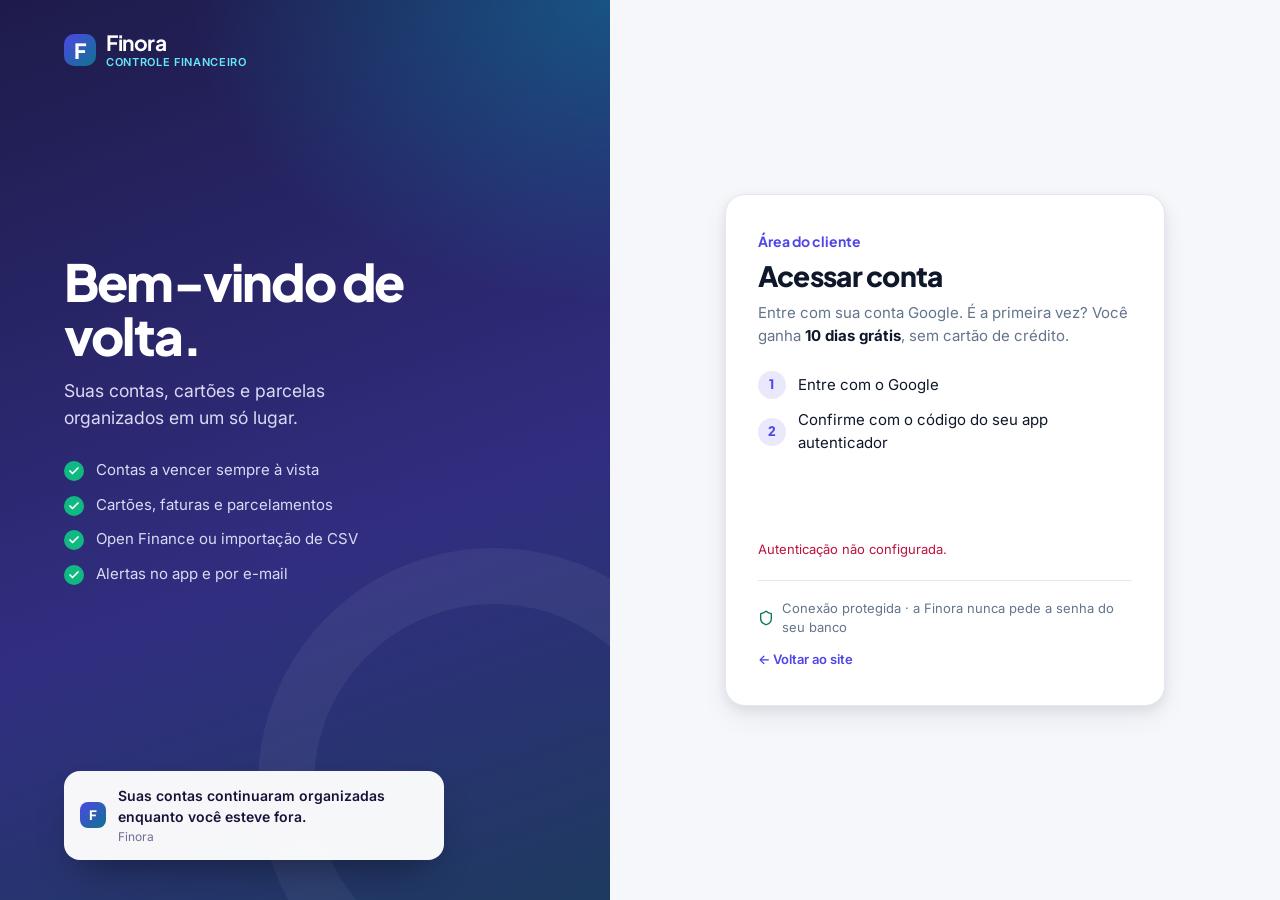
==== commit 29c2cbb2: "feat(app): Nora como assistente, ações em lote, confirmações e cores com significado - Login redesen" ====
--- a/frontend/app/index.html
+++ b/frontend/app/index.html
@@ -3,46 +3,54 @@
 <head>
 <meta charset="utf-8">
 <meta name="viewport" content="width=device-width, initial-scale=1, viewport-fit=cover">
-<meta name="theme-color" content="#0b1020">
+<meta name="theme-color" content="#1e1b4b">
 <meta name="description" content="Finora — controle financeiro pessoal com Open Finance e consultor inteligente">
-<title>Finora</title>
+<title>Finora — Controle Financeiro</title>
 <link rel="manifest" href="manifest.json">
 <link rel="icon" href="/icon.svg" type="image/svg+xml">
 <link rel="apple-touch-icon" href="/icon.svg">
 <link rel="preconnect" href="https://fonts.googleapis.com">
-<link href="https://fonts.googleapis.com/css2?family=Inter:wght@400;500;600;700&display=swap" rel="stylesheet">
+<link rel="preconnect" href="https://fonts.gstatic.com" crossorigin>
+<link href="https://fonts.googleapis.com/css2?family=Plus+Jakarta+Sans:wght@600;700;800&family=Inter:wght@400;500;600;700&display=swap" rel="stylesheet">
 <link rel="stylesheet" href="styles.css">
-<link href="https://fonts.googleapis.com/css2?family=Playfair+Display:ital,wght@0,400;0,500;1,400;1,500&family=IBM+Plex+Mono:wght@400;500&family=Space+Grotesk:wght@400;500&display=swap" rel="stylesheet">
 <link rel="stylesheet" href="auth-finora.css">
 </head>
 <body>
 <div id="auth" class="auth fn-auth hidden">
   <canvas id="authCanvas" aria-hidden="true"></canvas>
   <aside class="fa-lado">
-    <div class="fa-luz" aria-hidden="true"></div><div class="fa-brasas" aria-hidden="true"></div>
-    <header class="fa-topo fa-r">
-      <span class="fa-marca">Finora</span>
-      <a class="fa-voltar fa-mono" href="/">← Voltar ao site</a>
+    <header class="fa-topo">
+      <a class="fa-marca" href="/" aria-label="Finora — Controle Financeiro, voltar ao site"><span class="logo" aria-hidden="true">F</span><span class="marca-txt"><b>Finora</b><small>Controle Financeiro</small></span></a>
     </header>
-    <h1 class="fa-saud"><span class="fa-l">Bem-vindo</span> <em class="fa-l">de volta.</em></h1>
-    <div class="fa-rodape fa-r">
-      <p class="fa-frase" id="faFrase">Seu extrato continuou sendo lido enquanto você esteve fora.</p>
-      <span class="fa-mono">Área do cliente</span>
+    <div class="fa-meio fa-r">
+      <h1 class="fa-saud">Bem-vindo de volta.</h1>
+      <p class="fa-sub">Suas contas, cartões e parcelas organizados em um só lugar.</p>
+      <ul class="fa-check">
+        <li>Contas a vencer sempre à vista</li>
+        <li>Cartões, faturas e parcelamentos</li>
+        <li>Open Finance ou importação de CSV</li>
+        <li>Alertas no app e por e-mail</li>
+      </ul>
+    </div>
+    <div class="fa-mini fa-r" aria-hidden="true">
+      <span class="logo sm">F</span>
+      <div><b id="faFrase">Suas contas continuaram organizadas enquanto você esteve fora.</b><span>Finora</span></div>
     </div>
   </aside>
   <main class="fa-painel">
     <div class="auth-card" id="googleCard">
-      <h2 class="fa-h fa-r">Entrar na sua conta</h2>
-      <p class="fa-lead fa-r">Use a conta Google do seu convite.</p>
+      <span class="fa-eyebrow fa-r">Área do cliente</span>
+      <h2 class="fa-h fa-r">Acessar conta</h2>
+      <p class="fa-lead fa-r">Entre com sua conta Google. É a primeira vez? Você ganha <b>10 dias grátis</b>, sem cartão de crédito.</p>
       <ol class="fa-passos fa-r" aria-label="Como funciona o acesso">
-        <li><span class="fa-mono">Passo 1</span>Entre com o Google</li>
-        <li><span class="fa-mono">Passo 2</span>Confirme com o código do seu app autenticador</li>
+        <li><span>1</span>Entre com o Google</li>
+        <li><span>2</span>Confirme com o código do seu app autenticador</li>
       </ol>
       <div class="fa-google fa-r"><div id="googleBtn"></div></div>
       <p class="error fa-erro" id="authError" role="alert"></p>
       <div class="fa-pe fa-r">
-        Ainda não tem convite? <a class="fa-lnk" href="/#acesso">Pedir acesso</a>
-        <div class="fa-seg fa-mono"><i aria-hidden="true"></i>Conexão protegida · a Finora nunca pede sua senha do banco</div>
+        <div class="fa-seg"><svg viewBox="0 0 24 24" aria-hidden="true"><path d="M20 13c0 5-3.5 7.5-7.66 8.95a1 1 0 0 1-.67-.01C7.5 20.5 4 18 4 13V6a1 1 0 0 1 1-1c2 0 4.5-1.2 6.24-2.72a1.17 1.17 0 0 1 1.52 0C14.51 3.81 17 5 19 5a1 1 0 0 1 1 1z"/></svg>Conexão protegida · a Finora nunca pede a senha do seu banco</div>
+        <a class="fa-voltar" href="/">← Voltar ao site</a>
       </div>
     </div>
     <div class="auth-card hidden" id="mfaCard"></div>
@@ -51,7 +59,7 @@
 
 <div id="app" class="app hidden">
   <aside class="sidebar">
-    <div class="brand"><span class="logo">F</span> Finora</div>
+    <div class="brand"><span class="logo" aria-hidden="true">F</span><span class="brand-txt"><b>Finora</b><small>Controle Financeiro</small></span></div>
     <nav id="nav"></nav>
     <div class="side-foot">
       <div id="userName" class="muted small"></div>
@@ -65,15 +73,16 @@
         <input type="month" id="monthRef" title="Mês de referência">
         <button class="icon-btn" id="themeBtn" title="Aparência"></button>
         <button class="icon-btn" id="alertsBtn" title="Alertas"><svg class="nav-icon" viewBox="0 0 24 24" fill="none" stroke="currentColor" stroke-width="2" stroke-linecap="round" stroke-linejoin="round" aria-hidden="true"><path d="M10.268 21a2 2 0 0 0 3.464 0"/><path d="M3.262 15.326A1 1 0 0 0 4 17h16a1 1 0 0 0 .74-1.673C19.41 13.956 18 12.499 18 8A6 6 0 0 0 6 8c0 4.499-1.411 5.956-2.738 7.326"/></svg><span id="alertBadge" class="badge hidden"></span></button>
-        <button class="btn primary" id="quickAdd">+ Lançamento</button>
+        <button class="btn primary" id="quickAdd" title="Novo lançamento (atalho: N)" aria-keyshortcuts="N">+ Lançamento</button>
       </div>
     </header>
+    <div id="workspaceBanner" class="workspace-banner hidden"></div>
     <section id="view"></section>
   </main>
   <nav class="bottom-nav" id="bottomNav"></nav>
-  <button id="assistantBtn" title="Assistente Finora"><svg class="nav-icon" viewBox="0 0 24 24" fill="none" stroke="currentColor" stroke-width="2" stroke-linecap="round" stroke-linejoin="round" aria-hidden="true"><path d="M12 8V4H8"/><rect width="16" height="12" x="4" y="8" rx="2"/><path d="M2 14h2"/><path d="M20 14h2"/><path d="M15 13v2"/><path d="M9 13v2"/></svg><span id="apBadge" class="badge hidden"></span></button>
+  <button id="assistantBtn" title="Falar com a Nora, sua assistente" aria-label="Falar com a Nora, sua assistente"><svg class="nora-ic" viewBox="0 0 40 42" aria-hidden="true"><path d="M20 9 Q21 4 25.5 2.5" fill="none" stroke="#312e81" stroke-width="2" stroke-linecap="round"/><circle cx="26" cy="2.8" r="2.6" fill="#67e8f9"/><rect x="4" y="8" width="32" height="32" rx="11" fill="#4f46e5"/><rect x="4" y="8" width="32" height="32" rx="11" fill="url(#noraAppG)"/><defs><linearGradient id="noraAppG" x1="0" y1="0" x2="1" y2="1"><stop offset="0" stop-color="#6366f1"/><stop offset="1" stop-color="#0e7490"/></linearGradient></defs><ellipse cx="14.5" cy="22" rx="4" ry="4.6" fill="#fff"/><ellipse cx="25.5" cy="22" rx="4" ry="4.6" fill="#fff"/><circle cx="15.2" cy="22.6" r="2.2" fill="#14123a"/><circle cx="26.2" cy="22.6" r="2.2" fill="#14123a"/><ellipse cx="10" cy="29" rx="2.4" ry="1.4" fill="#f9a8d4" opacity=".8"/><ellipse cx="30" cy="29" rx="2.4" ry="1.4" fill="#f9a8d4" opacity=".8"/><path d="M17 29.5 q3 3.2 6 0" fill="none" stroke="#14123a" stroke-width="1.8" stroke-linecap="round"/></svg><span id="apBadge" class="badge hidden"></span></button>
   <div id="assistantPanel" class="hidden">
-    <div class="ap-head"><strong><svg class="nav-icon" viewBox="0 0 24 24" fill="none" stroke="currentColor" stroke-width="2" stroke-linecap="round" stroke-linejoin="round" aria-hidden="true"><path d="M12 8V4H8"/><rect width="16" height="12" x="4" y="8" rx="2"/><path d="M2 14h2"/><path d="M20 14h2"/><path d="M15 13v2"/><path d="M9 13v2"/></svg> Assistente Finora</strong><button class="ap-close" id="apClose" type="button" aria-label="Fechar"><svg class="nav-icon" viewBox="0 0 24 24" fill="none" stroke="currentColor" stroke-width="2" stroke-linecap="round" stroke-linejoin="round" aria-hidden="true"><path d="M18 6 6 18"/><path d="m6 6 12 12"/></svg></button></div>
+    <div class="ap-head"><strong class="ap-nome"><svg class="nora-ic" viewBox="0 0 40 42" aria-hidden="true"><path d="M20 9 Q21 4 25.5 2.5" fill="none" stroke="#312e81" stroke-width="2" stroke-linecap="round"/><circle cx="26" cy="2.8" r="2.6" fill="#67e8f9"/><rect x="4" y="8" width="32" height="32" rx="11" fill="#4f46e5"/><rect x="4" y="8" width="32" height="32" rx="11" fill="url(#noraAppG2)"/><defs><linearGradient id="noraAppG2" x1="0" y1="0" x2="1" y2="1"><stop offset="0" stop-color="#6366f1"/><stop offset="1" stop-color="#0e7490"/></linearGradient></defs><ellipse cx="14.5" cy="22" rx="4" ry="4.6" fill="#fff"/><ellipse cx="25.5" cy="22" rx="4" ry="4.6" fill="#fff"/><circle cx="15.2" cy="22.6" r="2.2" fill="#14123a"/><circle cx="26.2" cy="22.6" r="2.2" fill="#14123a"/><ellipse cx="10" cy="29" rx="2.4" ry="1.4" fill="#f9a8d4" opacity=".8"/><ellipse cx="30" cy="29" rx="2.4" ry="1.4" fill="#f9a8d4" opacity=".8"/><path d="M17 29.5 q3 3.2 6 0" fill="none" stroke="#14123a" stroke-width="1.8" stroke-linecap="round"/></svg><span>Nora<small>sua assistente no Finora</small></span></strong><button class="ap-close" id="apClose" type="button" aria-label="Fechar"><svg class="nav-icon" viewBox="0 0 24 24" fill="none" stroke="currentColor" stroke-width="2" stroke-linecap="round" stroke-linejoin="round" aria-hidden="true"><path d="M18 6 6 18"/><path d="m6 6 12 12"/></svg></button></div>
     <div id="ap-msgs"></div>
     <div class="ap-chips" id="apChips"></div>
     <form id="apForm"><input id="apInput" placeholder="Pergunte ou peça algo…" autocomplete="off"><button class="btn primary small" type="submit" aria-label="Enviar"><svg class="nav-icon" viewBox="0 0 24 24" fill="none" stroke="currentColor" stroke-width="2" stroke-linecap="round" stroke-linejoin="round" aria-hidden="true"><path d="M14.536 21.686a.5.5 0 0 0 .937-.024l6.5-19a.496.496 0 0 0-.635-.635l-19 6.5a.5.5 0 0 0-.024.937l7.93 3.18a2 2 0 0 1 1.112 1.11z"/><path d="m21.854 2.147-10.94 10.939"/></svg></button></form>
@@ -81,6 +90,7 @@
 </div>
 
 <dialog id="modal"><form method="dialog" id="modalForm"></form></dialog>
+<dialog id="confirmDlg" class="confirm-dlg" aria-labelledby="cfTitle"></dialog>
 <div id="toast" class="toast hidden"></div>
 <div id="onboarding" class="onboarding hidden"></div>
 
--- a/frontend/app/styles.css
+++ b/frontend/app/styles.css
@@ -1,7 +1,10 @@
 :root {
   --bg: #f5f7fb; --surface: #ffffff; --panel: #fafbfd; --surface-2: #eef1f7; --border: #e2e7f0;
   --text: #0f172a; --muted: #64748b; --primary: #4f46e5; --primary-2: #6366f1;
-  --green: #16a34a; --red: #dc2626; --amber: #d97706; --radius: 14px;
+  --green: #047857; --red: #be123c; --amber: #b45309; --violet: #6d28d9; --cyan: #0e7490; --radius: 14px;
+  /* tintas de papel (mesmo significado da landing): verde = entrada, rosa = saída/perigo,
+     âmbar = atenção/vencendo, violeta = análise, ciano = sincronização/info */
+  --green-bg: #e6f7ef; --red-bg: #ffe9ee; --amber-bg: #fff4de; --violet-bg: #f2ecff; --cyan-bg: #e2f6fa; --primary-bg: #eef0ff;
   --shadow-sm: 0 1px 2px rgba(15,23,42,.04);
   --shadow: 0 1px 2px rgba(15,23,42,.04), 0 2px 8px rgba(15,23,42,.05);
   --shadow-lg: 0 4px 12px rgba(15,23,42,.08), 0 12px 28px rgba(15,23,42,.06);
@@ -11,6 +14,7 @@
   /* identidade de movimento — arquétipo Corporate (ver DESIGN.md > Motion) */
   --ease: cubic-bezier(0.2, 0, 0, 1);
   --dur-quick: .15s; --dur-standard: .28s; --dur-slow: .42s;
+  --font-display: "Plus Jakarta Sans", Inter, system-ui, sans-serif;
   color-scheme: light;
 }
 /* Escuro: automático (segue o sistema, quando o usuário não fixou um modo) ou fixado via
@@ -19,7 +23,8 @@
   :root:not([data-theme="light"]) {
     --bg: #0b1020; --surface: #121a2e; --panel: #0e1526; --surface-2: #1a2440; --border: #243152;
     --text: #e6eaf5; --muted: #8b97b5; --primary: #818cf8; --primary-2: #6366f1;
-    --green: #4ade80; --red: #f87171; --amber: #fbbf24;
+    --green: #4ade80; --red: #fb7185; --amber: #fbbf24; --violet: #a78bfa; --cyan: #22d3ee;
+    --green-bg: #0f2a22; --red-bg: #2e1420; --amber-bg: #2b2210; --violet-bg: #211a3d; --cyan-bg: #0d2630; --primary-bg: #1c1f45;
     --shadow-sm: 0 1px 2px rgba(0,0,0,.25);
     --shadow: 0 1px 2px rgba(0,0,0,.25), 0 2px 10px rgba(0,0,0,.22);
     --shadow-lg: 0 6px 16px rgba(0,0,0,.3), 0 16px 32px rgba(0,0,0,.24);
@@ -29,7 +34,8 @@
 :root[data-theme="dark"] {
   --bg: #0b1020; --surface: #121a2e; --panel: #0e1526; --surface-2: #1a2440; --border: #243152;
   --text: #e6eaf5; --muted: #8b97b5; --primary: #818cf8; --primary-2: #6366f1;
-  --green: #4ade80; --red: #f87171; --amber: #fbbf24;
+  --green: #4ade80; --red: #fb7185; --amber: #fbbf24; --violet: #a78bfa; --cyan: #22d3ee;
+  --green-bg: #0f2a22; --red-bg: #2e1420; --amber-bg: #2b2210; --violet-bg: #211a3d; --cyan-bg: #0d2630; --primary-bg: #1c1f45;
   --shadow-sm: 0 1px 2px rgba(0,0,0,.25);
   --shadow: 0 1px 2px rgba(0,0,0,.25), 0 2px 10px rgba(0,0,0,.22);
   --shadow-lg: 0 6px 16px rgba(0,0,0,.3), 0 16px 32px rgba(0,0,0,.24);
@@ -48,20 +54,32 @@
 .hidden { display: none !important; }
 .muted { color: var(--muted); } .small { font-size: 13px; }
 .pos { color: var(--green); } .neg { color: var(--red); }
-h1 { font-size: var(--fs-2xl); font-weight: 700; letter-spacing: -.01em; margin: 0; }
-h2 { font-size: var(--fs-md); font-weight: 600; margin: 0 0 12px; }
+/* títulos e números de destaque na mesma face display da landing (Plus Jakarta Sans) */
+h1, h2, .brand, .stat .value, .te-preco { font-family: var(--font-display); }
+h1 { font-size: var(--fs-2xl); font-weight: 800; letter-spacing: -.02em; margin: 0; }
+h2 { font-size: var(--fs-md); font-weight: 700; letter-spacing: -.01em; margin: 0 0 12px; }
 h3 { font-size: var(--fs-xs); margin: 0 0 8px; color: var(--muted); font-weight: 600; text-transform: uppercase; letter-spacing: .04em; }
 
 /* marca */
-.brand { display: flex; align-items: center; gap: 10px; font-weight: 700; font-size: 18px; }
+.brand { display: flex; align-items: center; gap: 10px; font-weight: 800; font-size: 19px; letter-spacing: -.02em; }
 .brand.big { font-size: 26px; justify-content: center; }
+.brand-txt { display: grid; line-height: 1.05; }
+.brand-txt small { font-family: Inter, system-ui, sans-serif; font-weight: 600; font-size: 10.5px; letter-spacing: .06em; text-transform: uppercase; color: var(--muted); margin-top: 3px; white-space: nowrap; }
 .logo { width: 32px; height: 32px; border-radius: 10px; display: grid; place-items: center; color: #fff; background: linear-gradient(135deg, #4f46e5, #0e7490); font-weight: 700; }
+
+/* fim do teste grátis */
+#trialExpired { position: fixed; inset: 0; z-index: 55; display: grid; place-items: center; padding: 16px; background: var(--bg); }
+.te-card { width: 100%; max-width: 420px; background: var(--surface); border-radius: 20px; padding: 28px; box-shadow: var(--shadow-lg); text-align: center; }
+.te-card h2 { margin-top: 18px; font-size: var(--fs-xl); }
+.te-planos { display: grid; grid-template-columns: 1fr 1fr; gap: 10px; margin: 20px 0; }
+.te-plano { border: 1px solid var(--border); border-radius: 12px; padding: 14px 10px; }
+.te-preco { font-size: 20px; font-weight: 700; }
+.te-preco span { font-size: 12px; font-weight: 500; color: var(--muted); }
 
 /* auth */
 .auth { position: relative; min-height: 100%; display: grid; place-items: center; padding: 16px; background: var(--bg); overflow: hidden; }
 #authCanvas { position: absolute; inset: 0; width: 100%; height: 100%; }
 .auth-card { position: relative; z-index: 1; width: 100%; max-width: 400px; background: var(--surface); border-radius: 20px; padding: 28px; box-shadow: var(--shadow-lg); text-align: center; }
-.auth-mark { width: 72px; height: 72px; margin: 0 auto 6px; display: block; }
 .auth-card form { text-align: left; }
 .divider { display: flex; align-items: center; gap: 10px; margin: 16px 0; color: var(--muted); font-size: 13px; }
 .divider::before, .divider::after { content: ""; flex: 1; height: 1px; background: var(--border); }
@@ -96,6 +114,8 @@
 .topbar { display: flex; justify-content: space-between; align-items: center; gap: 12px; padding: 20px 0; flex-wrap: wrap; position: sticky; top: 0; background: var(--bg); z-index: 5; }
 .top-actions { display: flex; gap: 8px; align-items: center; }
 .bottom-nav { display: none; }
+.workspace-banner { display: flex; align-items: center; gap: 8px; background: color-mix(in srgb, var(--primary) 10%, var(--surface)); border: 1px solid color-mix(in srgb, var(--primary) 25%, var(--border)); color: var(--text); border-radius: 10px; padding: 10px 14px; font-size: var(--fs-sm); margin-bottom: 16px; }
+.workspace-banner .nav-icon { width: 16px; height: 16px; color: var(--primary); flex: none; }
 
 /* componentes */
 .grid { display: grid; gap: 16px; }
@@ -130,7 +150,8 @@
 .btn.small { padding: 5px 10px; font-size: 13px; }
 .btn.full { width: 100%; margin-top: 8px; }
 .btn:disabled { opacity: .6; cursor: wait; transform: none; filter: none; }
-.btn:focus-visible, .icon-btn:focus-visible, .nav-item:focus-visible, .bottom-nav a:focus-visible {
+.btn:focus-visible, .icon-btn:focus-visible, .nav-item:focus-visible, .bottom-nav a:focus-visible,
+.li.clickable:focus-visible, tr.clickable:focus-visible {
   outline: 2px solid var(--primary); outline-offset: 2px;
 }
 .btn.loading { color: transparent !important; pointer-events: none; }
@@ -164,7 +185,7 @@
 .fipe-box label:first-of-type { margin-top: 0; }
 #fipeResult a, #fipeResult button { vertical-align: middle; }
 .tabs { display: flex; background: var(--surface-2); border-radius: 12px; padding: 4px; margin: 18px 0 6px; }
-.tabs button { flex: 1; display: flex; align-items: center; justify-content: center; gap: 6px; border: 0; background: transparent; padding: 8px; border-radius: 9px; font: inherit; font-weight: 600; color: var(--muted); cursor: pointer; }
+.tabs button { flex: 1; white-space: nowrap; display: flex; align-items: center; justify-content: center; gap: 6px; border: 0; background: transparent; padding: 8px; border-radius: 9px; font: inherit; font-weight: 600; color: var(--muted); cursor: pointer; }
 .tabs button.active { background: var(--surface); color: var(--text); box-shadow: var(--shadow-sm); }
 .error { color: var(--red); font-size: 13px; min-height: 18px; }
 .row { display: flex; gap: 10px; align-items: center; } .row > * { flex: 1; }
@@ -210,7 +231,7 @@
 .toast.error { background: color-mix(in srgb, var(--red) 32%, #111827); }
 
 /* modal e toast */
-dialog { border: none; border-radius: 18px; padding: 0; background: var(--surface); color: var(--text); width: min(520px, calc(100vw - 32px)); max-height: 90vh; box-shadow: 0 8px 16px rgba(0,0,0,.18), 0 2px 6px rgba(0,0,0,.14); }
+dialog { border: none; border-radius: 18px; padding: 0; background: var(--surface); color: var(--text); width: min(520px, calc(100vw - 32px)); max-height: 90vh; box-shadow: var(--shadow-lg); }
 dialog[open] { animation: dialogIn var(--dur-standard) var(--ease) both; }
 dialog::backdrop { background: rgba(8,12,24,.55); backdrop-filter: blur(2px); animation: backdropIn .25s ease both; }
 dialog form { padding: 22px; overflow: auto; max-height: 90vh; }
@@ -307,3 +328,69 @@
   .keep2 .card { padding: 14px; }
   .hide-sm { display: none; }
 }
+
+/* saudação do painel: "Olá, X — contas a pagar hoje" + totais de vencimento */
+.greet { display: flex; justify-content: space-between; align-items: center; gap: 16px; flex-wrap: wrap; margin-bottom: 16px; padding: 16px 18px; background: var(--surface); border: 1px solid var(--border); border-radius: var(--radius); box-shadow: var(--shadow); }
+.greet-txt strong { display: block; font-family: var(--font-display); font-size: var(--fs-lg); font-weight: 800; letter-spacing: -.02em; }
+.greet-txt span { color: var(--muted); font-size: var(--fs-sm); }
+.greet-due { display: flex; gap: 10px; }
+.gd { min-width: 150px; padding: 8px 14px; border-radius: 10px; background: var(--surface-2); border-top: 3px solid var(--c); }
+.gd span { display: block; font-size: var(--fs-xs); color: var(--muted); }
+.gd b { font-family: var(--font-display); font-variant-numeric: tabular-nums; color: var(--red); }
+.gd-today { --c: var(--amber); } .gd-next { --c: #0891b2; }
+@media (max-width: 600px) { .greet-due { width: 100%; } .gd { flex: 1; min-width: 0; } }
+
+/* ---- sistema de cores com papel (paridade com a landing) ---- */
+.stat.tint-green { background: var(--green-bg); border-color: transparent; }
+.stat.tint-red { background: var(--red-bg); border-color: transparent; }
+.stat.tint-violet { background: var(--violet-bg); border-color: transparent; }
+.stat.tint-green h3 { color: var(--green); } .stat.tint-red h3 { color: var(--red); } .stat.tint-violet h3 { color: var(--violet); }
+.gd-today { background: var(--amber-bg); } .gd-next { background: var(--cyan-bg); }
+.gd { border-top: 0; }
+.gd span { font-weight: 600; } .gd-today span { color: var(--amber); } .gd-next span { color: var(--cyan); }
+.chip.c-green { background: var(--green-bg); color: var(--green); }
+.chip.c-red { background: var(--red-bg); color: var(--red); }
+.chip.c-amber { background: var(--amber-bg); color: var(--amber); }
+.chip.c-violet { background: var(--violet-bg); color: var(--violet); }
+.chip.c-cyan { background: var(--cyan-bg); color: var(--cyan); }
+.alert-item { border: 0; background: var(--cyan-bg); }
+.alert-item strong { color: var(--cyan); }
+.alert-item.warning { background: var(--amber-bg); } .alert-item.warning strong { color: var(--amber); }
+.alert-item.danger { background: var(--red-bg); } .alert-item.danger strong { color: var(--red); }
+.nav-item.active { background: var(--primary-bg); }
+
+/* confirmação */
+.confirm-dlg { width: min(440px, calc(100vw - 32px)); }
+.cf-form { padding: 24px; }
+.cf-head { display: flex; align-items: center; gap: 12px; }
+.cf-head h2 { margin: 0; font-size: var(--fs-lg); }
+.cf-ic { width: 40px; height: 40px; border-radius: 12px; display: grid; place-items: center; flex: none; background: var(--primary-bg); color: var(--primary); }
+.cf-ic.danger { background: var(--red-bg); color: var(--red); }
+.cf-ic .nav-icon { width: 20px; height: 20px; }
+.cf-msg { margin: 12px 0 0; color: var(--muted); font-size: var(--fs-sm); line-height: 1.55; }
+.btn.danger-solid { background: var(--red); border-color: transparent; color: #fff; }
+.btn.danger-solid:hover { filter: brightness(1.08); background: var(--red); }
+.btn.danger-solid:disabled { opacity: .45; cursor: not-allowed; }
+
+/* ações em lote nos lançamentos */
+.bulk-bar { position: sticky; top: 76px; z-index: 4; display: flex; flex-wrap: wrap; align-items: center; gap: 8px; margin-bottom: 10px; padding: 10px 12px; border-radius: 12px; background: var(--primary-bg); box-shadow: var(--shadow-sm); }
+.bulk-bar strong { color: var(--primary); margin-right: 4px; font-variant-numeric: tabular-nums; }
+.bulk-bar select { width: auto; margin: 0; padding: 7px 10px; }
+.bulk-bar .btn .nav-icon { width: 15px; height: 15px; }
+th.sel, td.sel { width: 36px; padding-right: 0; }
+td.sel input, th.sel input { margin: 0; width: 17px; height: 17px; accent-color: var(--primary); cursor: pointer; }
+tr.selected td { background: var(--primary-bg); }
+tr.clickable.selected:hover td { background: color-mix(in srgb, var(--primary) 16%, var(--surface)); }
+@media (max-width: 760px) {
+  .bulk-bar { position: fixed; top: auto; left: 12px; right: 12px; bottom: calc(76px + env(safe-area-inset-bottom)); z-index: 40; margin: 0; box-shadow: var(--shadow-lg); background: var(--surface); outline: 2px solid var(--primary-bg); }
+  .bulk-bar strong { width: 100%; }
+  .bulk-bar select { flex: 1 1 100%; min-width: 0; }
+}
+
+/* Nora: a assistente (mesma personagem da landing) */
+#assistantBtn .nora-ic { width: 34px; height: 36px; }
+#assistantBtn { background: var(--surface) !important; box-shadow: var(--shadow-lg); border: 1px solid var(--border); }
+.ap-nome { display: flex; align-items: center; gap: 10px; }
+.ap-nome .nora-ic { width: 30px; height: 32px; flex: none; }
+.ap-nome span { display: grid; line-height: 1.15; font-family: var(--font-display); }
+.ap-nome small { font-family: Inter, system-ui, sans-serif; font-weight: 500; font-size: 11px; color: rgba(255,255,255,.82); }
--- a/frontend/app/auth-finora.css
+++ b/frontend/app/auth-finora.css
@@ -1,95 +1,78 @@
 /* =====================================================================
-   FINORA — tela de entrada (Google + MFA) no visual da landing.
-   Tudo escopado em #auth.fn-auth: não afeta o painel do app.
+   FINORA — tela de entrada (Google + MFA), continuação visual da landing:
+   painel de marca à esquerda (índigo→ciano), cartão de acesso à direita.
+   Escopado em #auth.fn-auth; o lado direito usa os tokens do app
+   (--surface, --text, --muted…), então acompanha claro/escuro.
    ===================================================================== */
 #auth.fn-auth{
-  --fa-asfalto:#0A0A0A;--fa-osso:#E3DFD6;--fa-osso-2:#8C887F;--fa-linha:#333;--fa-oxido:#D94814;--fa-brasa:#FF7A3D;--fa-ambar:#F2B880;--fa-cobre:#6B2A12;--fa-verde:#7FB89A;
-  --fa-serif:"Playfair Display",Georgia,serif;--fa-mono:"IBM Plex Mono",ui-monospace,monospace;--fa-grot:"Space Grotesk",system-ui,sans-serif;
-  --fa-g:clamp(16px,5vw,96px);--fa-ease:cubic-bezier(.16,1,.3,1);
-  position:fixed;inset:0;z-index:50;display:grid;grid-template-columns:minmax(0,1.15fr) minmax(0,1fr);place-items:stretch;
-  padding:0;min-height:100vh;overflow:auto;background:var(--fa-asfalto);color:var(--fa-osso);font-family:var(--fa-grot);font-size:16px;line-height:1.55;isolation:isolate}
+  --fa-display:"Plus Jakarta Sans",Inter,system-ui,sans-serif;
+  --fa-ease:cubic-bezier(.2,0,0,1);
+  position:fixed;inset:0;z-index:50;display:grid;grid-template-columns:minmax(0,1fr) minmax(0,1.1fr);
+  place-items:stretch;padding:0;min-height:100vh;overflow:auto;background:var(--bg);color:var(--text)}
 #auth.fn-auth.hidden{display:none}
-#auth.fn-auth::before{content:"";position:fixed;inset:0;pointer-events:none;z-index:3;opacity:.06;
-  background-image:url("data:image/svg+xml,%3Csvg xmlns='http://www.w3.org/2000/svg' width='160' height='160'%3E%3Cfilter id='n'%3E%3CfeTurbulence type='fractalNoise' baseFrequency='.9' numOctaves='3' stitchTiles='stitch'/%3E%3C/filter%3E%3Crect width='100%25' height='100%25' filter='url(%23n)'/%3E%3C/svg%3E")}
 #auth.fn-auth #authCanvas{display:none}
-#auth.fn-auth ::selection{background:var(--fa-oxido);color:var(--fa-asfalto)}
-#auth.fn-auth :focus-visible{outline:1px solid var(--fa-brasa);outline-offset:4px}
-#auth.fn-auth .fa-mono{font-family:var(--fa-mono);font-size:11px;letter-spacing:.08em;text-transform:uppercase}
+#auth.fn-auth svg{fill:none;stroke:currentColor;stroke-width:2;stroke-linecap:round;stroke-linejoin:round}
+#auth.fn-auth .logo{font-family:var(--fa-display);font-weight:800}
+#auth.fn-auth .logo.sm{width:26px;height:26px;border-radius:8px;font-size:13px;flex:none}
 
-/* lado editorial */
-#auth.fn-auth .fa-lado{position:relative;display:flex;flex-direction:column;justify-content:space-between;padding:28px var(--fa-g) 40px;border-right:1px solid var(--fa-linha);overflow:hidden;isolation:isolate;min-height:100vh}
-#auth.fn-auth .fa-luz{position:absolute;inset:0;z-index:-1;pointer-events:none;
-  background:radial-gradient(600px circle at var(--mx,40%) var(--my,55%),rgba(217,72,20,.28),transparent 60%),radial-gradient(800px circle at 0% 110%,rgba(107,42,18,.55),transparent 60%)}
-#auth.fn-auth .fa-brasas{position:absolute;inset:0;z-index:-1;pointer-events:none}
-#auth.fn-auth .fa-brasas i{position:absolute;bottom:-10px;border-radius:50%;background:var(--fa-brasa);box-shadow:0 0 8px 2px rgba(255,122,61,.6);opacity:0;animation:fa-brasa linear infinite}
-@keyframes fa-brasa{0%{transform:translate(0,0);opacity:0}10%{opacity:.85}100%{transform:translate(var(--dx),-100vh);opacity:0}}
-#auth.fn-auth .fa-topo{display:flex;justify-content:space-between;align-items:baseline;gap:16px}
-#auth.fn-auth .fa-marca{font-family:var(--fa-serif);font-style:italic;font-size:22px}
-#auth.fn-auth .fa-voltar{color:var(--fa-osso-2);text-decoration:none;transition:color .2s}
-#auth.fn-auth .fa-voltar:hover{color:var(--fa-brasa)}
-#auth.fn-auth .fa-saud{font-family:var(--fa-serif);font-weight:400;font-size:clamp(3rem,7.5vw,8rem);line-height:.9;letter-spacing:-.03em;margin:8vh 0;color:var(--fa-osso)}
-#auth.fn-auth .fa-saud .fa-l{display:block}
-#auth.fn-auth .fa-saud em{font-style:italic;padding-left:.8em;background:linear-gradient(100deg,var(--fa-ambar),var(--fa-brasa) 30%,var(--fa-osso) 50%,var(--fa-brasa) 70%,var(--fa-ambar));background-size:250% 100%;-webkit-background-clip:text;background-clip:text;color:transparent;animation:fa-brilho 6s ease-in-out infinite;filter:drop-shadow(0 0 26px rgba(255,122,61,.3))}
-@keyframes fa-brilho{0%,100%{background-position:0% 50%}50%{background-position:100% 50%}}
-#auth.fn-auth .fa-rodape{display:grid;gap:14px;max-width:44ch}
-#auth.fn-auth .fa-frase{margin:0;font-family:var(--fa-serif);font-style:italic;font-size:clamp(1.1rem,1.6vw,1.4rem);line-height:1.25;color:var(--fa-ambar);transition:opacity .5s}
-#auth.fn-auth .fa-frase::before{content:"— ";color:var(--fa-brasa)}
-#auth.fn-auth .fa-rodape .fa-mono{color:var(--fa-osso-2)}
+/* lado da marca */
+#auth.fn-auth .fa-lado{position:relative;display:flex;flex-direction:column;justify-content:space-between;gap:40px;padding:32px clamp(24px,5vw,72px) 40px;min-height:100vh;overflow:hidden;isolation:isolate;
+  background:radial-gradient(700px 500px at 100% 0%,rgba(8,145,178,.45),transparent 60%),linear-gradient(160deg,#1e1b4b 0%,#312e81 60%,#1e3a5f 100%);color:#d9dbf5}
+#auth.fn-auth .fa-lado::after{content:"";position:absolute;right:-120px;bottom:-120px;width:360px;height:360px;border-radius:50%;border:56px solid rgba(255,255,255,.05);z-index:-1}
+#auth.fn-auth .fa-marca{display:inline-flex;align-items:center;gap:10px;font-family:var(--fa-display);font-weight:800;font-size:21px;color:#fff;text-decoration:none;letter-spacing:-.02em}
+#auth.fn-auth .fa-marca .marca-txt{display:grid;line-height:1.05}
+#auth.fn-auth .fa-marca .marca-txt small{font-family:Inter,system-ui,sans-serif;font-weight:600;font-size:11px;letter-spacing:.06em;text-transform:uppercase;color:#67e8f9;margin-top:3px}
+#auth.fn-auth .fa-saud{font-family:var(--fa-display);font-weight:800;font-size:clamp(2.2rem,4vw,3.25rem);line-height:1.06;letter-spacing:-.035em;color:#fff;margin:0}
+#auth.fn-auth .fa-sub{margin:16px 0 0;font-size:1.1rem;max-width:30ch}
+#auth.fn-auth .fa-check{list-style:none;margin:28px 0 0;padding:0;display:grid;gap:12px}
+#auth.fn-auth .fa-check li{position:relative;padding-left:32px}
+#auth.fn-auth .fa-check li::before{content:"";position:absolute;left:0;top:2px;width:20px;height:20px;border-radius:50%;background:#10b981 url("data:image/svg+xml,%3Csvg xmlns='http://www.w3.org/2000/svg' viewBox='0 0 24 24' fill='none' stroke='white' stroke-width='3.5' stroke-linecap='round' stroke-linejoin='round'%3E%3Cpath d='M20 6 9 17l-5-5'/%3E%3C/svg%3E") center/12px no-repeat}
+#auth.fn-auth .fa-mini{display:flex;gap:12px;align-items:center;max-width:380px;background:rgba(255,255,255,.96);color:#3f4163;border-radius:16px;padding:14px 16px;box-shadow:0 20px 40px -16px rgba(0,0,0,.45);font-size:13px}
+#auth.fn-auth .fa-mini b{display:block;color:#15133a;font-size:14px;font-weight:600;transition:opacity .4s}
+#auth.fn-auth .fa-mini span:not(.logo){font-size:12px;color:#6b6f93}
 
-/* painel */
-#auth.fn-auth .fa-painel{display:flex;flex-direction:column;justify-content:center;padding:40px var(--fa-g)}
-#auth.fn-auth .auth-card{position:relative;z-index:1;width:100%;max-width:440px;background:none;border-radius:0;padding:0;box-shadow:none;text-align:left;color:var(--fa-osso)}
+/* painel do formulário */
+#auth.fn-auth .fa-painel{display:flex;flex-direction:column;justify-content:center;align-items:center;padding:48px clamp(20px,5vw,72px)}
+#auth.fn-auth .auth-card{position:relative;z-index:1;width:100%;max-width:440px;background:var(--surface);border:1px solid var(--border);border-radius:20px;padding:36px 32px;box-shadow:var(--shadow-lg);text-align:left;color:var(--text)}
 #auth.fn-auth .auth-card.hidden{display:none}
-#auth.fn-auth .fa-h{font-family:var(--fa-serif);font-weight:400;font-size:clamp(1.8rem,2.6vw,2.4rem);line-height:1.05;margin:0 0 10px;color:var(--fa-osso);text-transform:none;letter-spacing:0}
-#auth.fn-auth .fa-eyebrow{display:block;color:var(--fa-brasa);margin-bottom:14px}
-#auth.fn-auth .fa-lead,#auth.fn-auth .auth-card .muted{color:var(--fa-osso-2);font-size:15px;margin:0 0 36px}
+#auth.fn-auth .fa-eyebrow{display:block;font-family:var(--fa-display);font-weight:700;font-size:14px;color:var(--primary);margin-bottom:8px;text-transform:none;letter-spacing:0}
+#auth.fn-auth .fa-h{font-family:var(--fa-display);font-weight:800;font-size:1.75rem;line-height:1.15;letter-spacing:-.025em;margin:0 0 10px;color:var(--text);text-transform:none}
+#auth.fn-auth .fa-lead,#auth.fn-auth .auth-card .muted{color:var(--muted);font-size:15px;margin:0 0 24px}
+#auth.fn-auth .fa-lead b{color:var(--text)}
 #auth.fn-auth .auth-card .small{font-size:13px}
-#auth.fn-auth .fa-passos{list-style:none;margin:0 0 36px;padding:0;border-top:1px solid var(--fa-linha)}
-#auth.fn-auth .fa-passos li{display:grid;grid-template-columns:9ch 1fr;gap:16px;align-items:baseline;padding:16px 0;border-bottom:1px solid var(--fa-linha);font-size:15px}
-#auth.fn-auth .fa-passos .fa-mono{color:var(--fa-brasa)}
+#auth.fn-auth .fa-passos{list-style:none;margin:0 0 28px;padding:0;display:grid;gap:10px}
+#auth.fn-auth .fa-passos li{display:flex;gap:12px;align-items:center;font-size:15px;color:var(--text)}
+#auth.fn-auth .fa-passos span{flex:none;width:28px;height:28px;border-radius:50%;display:grid;place-items:center;background:color-mix(in srgb,var(--primary) 12%,transparent);color:var(--primary);font-family:var(--fa-display);font-weight:800;font-size:13px}
 #auth.fn-auth .fa-google{min-height:44px;display:flex;justify-content:flex-start}
 #auth.fn-auth .fa-google #googleBtn{margin:0}
-#auth.fn-auth .error{min-height:1.6em;margin:16px 0 0;font-family:var(--fa-mono);font-size:12px;color:var(--fa-brasa)}
-#auth.fn-auth .fa-pe{margin-top:48px;padding-top:18px;border-top:1px solid var(--fa-linha);color:var(--fa-osso-2);font-size:14px}
-#auth.fn-auth .fa-lnk{color:var(--fa-osso);text-decoration:none;border-bottom:1px solid var(--fa-oxido);padding-bottom:3px;transition:color .3s,text-shadow .3s}
-#auth.fn-auth .fa-lnk:hover{color:var(--fa-brasa);text-shadow:0 0 14px rgba(255,122,61,.8)}
-#auth.fn-auth .fa-seg{display:flex;gap:10px;align-items:center;margin-top:14px;color:var(--fa-osso-2)}
-#auth.fn-auth .fa-seg i{flex:none;width:6px;height:6px;border-radius:50%;background:var(--fa-verde);box-shadow:0 0 10px var(--fa-verde)}
+#auth.fn-auth .error{min-height:1.4em;margin:14px 0 0;font-size:13px;color:var(--red)}
+#auth.fn-auth .fa-pe{margin-top:20px;padding-top:18px;border-top:1px solid var(--border);display:grid;gap:12px;font-size:13px;color:var(--muted)}
+#auth.fn-auth .fa-seg{display:flex;gap:8px;align-items:center}
+#auth.fn-auth .fa-seg svg{width:16px;height:16px;color:var(--green);flex:none}
+#auth.fn-auth .fa-voltar{color:var(--primary);font-weight:600;text-decoration:none;justify-self:start}
+#auth.fn-auth .fa-voltar:hover{text-decoration:underline}
 
 /* MFA (HTML gerado pelo app.js) */
-#auth.fn-auth .mfa-qr{display:block;width:184px;height:184px;margin:0 0 18px;padding:12px;background:var(--fa-osso);border-radius:0;box-shadow:0 0 0 1px var(--fa-linha),0 0 40px -10px rgba(255,122,61,.5)}
-#auth.fn-auth .mfa-secret{display:inline-block;margin-top:6px;padding:2px 8px;border-radius:0;background:none;border:1px solid var(--fa-linha);color:var(--fa-ambar);font-family:var(--fa-mono);font-size:12px;letter-spacing:.06em;word-break:break-all}
-#auth.fn-auth #mfaSetupForm,#auth.fn-auth #mfaVerifyForm{margin-top:28px;display:grid;gap:26px}
-#auth.fn-auth #mfaSetupCode,#auth.fn-auth #mfaVerifyCode{width:100%;background:none;border:0;border-bottom:1px solid var(--fa-linha);border-radius:0;box-shadow:none;outline:0;color:var(--fa-osso);font-family:var(--fa-mono);font-size:clamp(1.6rem,3vw,2.2rem);letter-spacing:.5em;text-align:left;padding:6px 0 12px;transition:border-color .3s,box-shadow .3s}
-#auth.fn-auth #mfaSetupCode:focus,#auth.fn-auth #mfaVerifyCode:focus{border-bottom-color:var(--fa-brasa);box-shadow:0 8px 16px -12px var(--fa-brasa)}
-#auth.fn-auth #mfaSetupCode::placeholder,#auth.fn-auth #mfaVerifyCode::placeholder{color:#4a4741;letter-spacing:.08em;font-size:1rem}
-#auth.fn-auth .auth-card .btn.primary{display:flex;width:100%;justify-content:space-between;align-items:center;cursor:pointer;padding:22px 0;background:none;border:0;border-top:1px solid var(--fa-osso);border-bottom:1px solid var(--fa-linha);border-radius:0;box-shadow:none;font-family:var(--fa-mono);font-size:13px;letter-spacing:.1em;text-transform:uppercase;color:var(--fa-osso);position:relative;overflow:hidden;isolation:isolate;transition:color .3s}
-#auth.fn-auth .auth-card .btn.primary::after{content:"→";transition:transform .4s var(--fa-ease)}
-#auth.fn-auth .auth-card .btn.primary::before{content:"";position:absolute;inset:0;z-index:-1;background:linear-gradient(90deg,var(--fa-cobre),var(--fa-oxido),var(--fa-brasa));transform:scaleX(0);transform-origin:left;transition:transform .7s var(--fa-ease)}
-#auth.fn-auth .auth-card .btn.primary:hover::before,#auth.fn-auth .auth-card .btn.primary:focus-visible::before{transform:scaleX(1)}
-#auth.fn-auth .auth-card .btn.primary:hover{color:var(--fa-asfalto)}
-#auth.fn-auth .auth-card .btn.primary:hover::after{transform:translateX(6px)}
-#auth.fn-auth .auth-card .btn.primary.loading{color:var(--fa-osso-2)!important}
-#auth.fn-auth .auth-card .btn.primary.loading::after{content:"…"}
-#auth.fn-auth .auth-card .empty{font-family:var(--fa-mono);font-size:12px;letter-spacing:.08em;text-transform:uppercase;color:var(--fa-osso-2)}
+#auth.fn-auth .mfa-qr{margin:4px 0 16px;border:1px solid var(--border)}
+#auth.fn-auth #mfaSetupForm,#auth.fn-auth #mfaVerifyForm{margin-top:20px;display:grid;gap:12px}
+#auth.fn-auth #mfaSetupCode,#auth.fn-auth #mfaVerifyCode{width:100%;font-size:1.4rem;letter-spacing:.4em;text-align:center;padding:12px;font-variant-numeric:tabular-nums}
+#auth.fn-auth #mfaSetupCode::placeholder,#auth.fn-auth #mfaVerifyCode::placeholder{letter-spacing:0;font-size:.95rem}
+#auth.fn-auth .auth-card .btn.primary{width:100%;min-height:48px;border-radius:999px;font-family:var(--fa-display);font-weight:700;font-size:15px}
 
 /* entrada */
-#auth.fn-auth .fa-r{opacity:0;transform:translateY(22px);transition:opacity .9s ease,transform 1s var(--fa-ease)}
+#auth.fn-auth .fa-r{opacity:0;transform:translateY(12px);transition:opacity .5s var(--fa-ease),transform .5s var(--fa-ease)}
 #auth.fn-auth.fa-on .fa-r{opacity:1;transform:none}
-#auth.fn-auth .fa-w{display:inline-block;overflow:hidden;vertical-align:top;padding-bottom:.1em;margin-bottom:-.1em}
-#auth.fn-auth .fa-w>span{display:inline-block;transform:translateY(108%) rotate(4deg);transform-origin:left bottom;transition:transform 1.1s var(--fa-ease)}
-#auth.fn-auth.fa-on .fa-w>span{transform:none}
 
 @media (max-width:900px){
-  #auth.fn-auth{grid-template-columns:minmax(0,1fr);display:block}
+  #auth.fn-auth{display:block}
   #auth.fn-auth.hidden{display:none}
-  #auth.fn-auth .fa-lado{border-right:0;border-bottom:1px solid var(--fa-linha);min-height:auto;padding-bottom:28px}
-  #auth.fn-auth .fa-saud{margin:6vh 0 2vh;font-size:clamp(2.6rem,12vw,4rem)}
-  #auth.fn-auth .fa-rodape{display:none}
-  #auth.fn-auth .fa-painel{padding-top:36px;padding-bottom:48px}
+  #auth.fn-auth .fa-lado{min-height:auto;padding:20px 16px 28px;gap:20px}
+  #auth.fn-auth .fa-saud{font-size:1.9rem}
+  #auth.fn-auth .fa-sub{font-size:1rem}
+  #auth.fn-auth .fa-check,#auth.fn-auth .fa-mini{display:none}
+  #auth.fn-auth .fa-painel{padding:24px 16px 40px}
+  #auth.fn-auth .auth-card{padding:28px 20px}
 }
 @media (prefers-reduced-motion:reduce){
-  #auth.fn-auth .fa-brasas{display:none}
-  #auth.fn-auth .fa-saud em{animation:none}
-  #auth.fn-auth .fa-r,#auth.fn-auth .fa-w>span{opacity:1;transform:none;transition:none}
+  #auth.fn-auth .fa-r{opacity:1;transform:none;transition:none}
 }
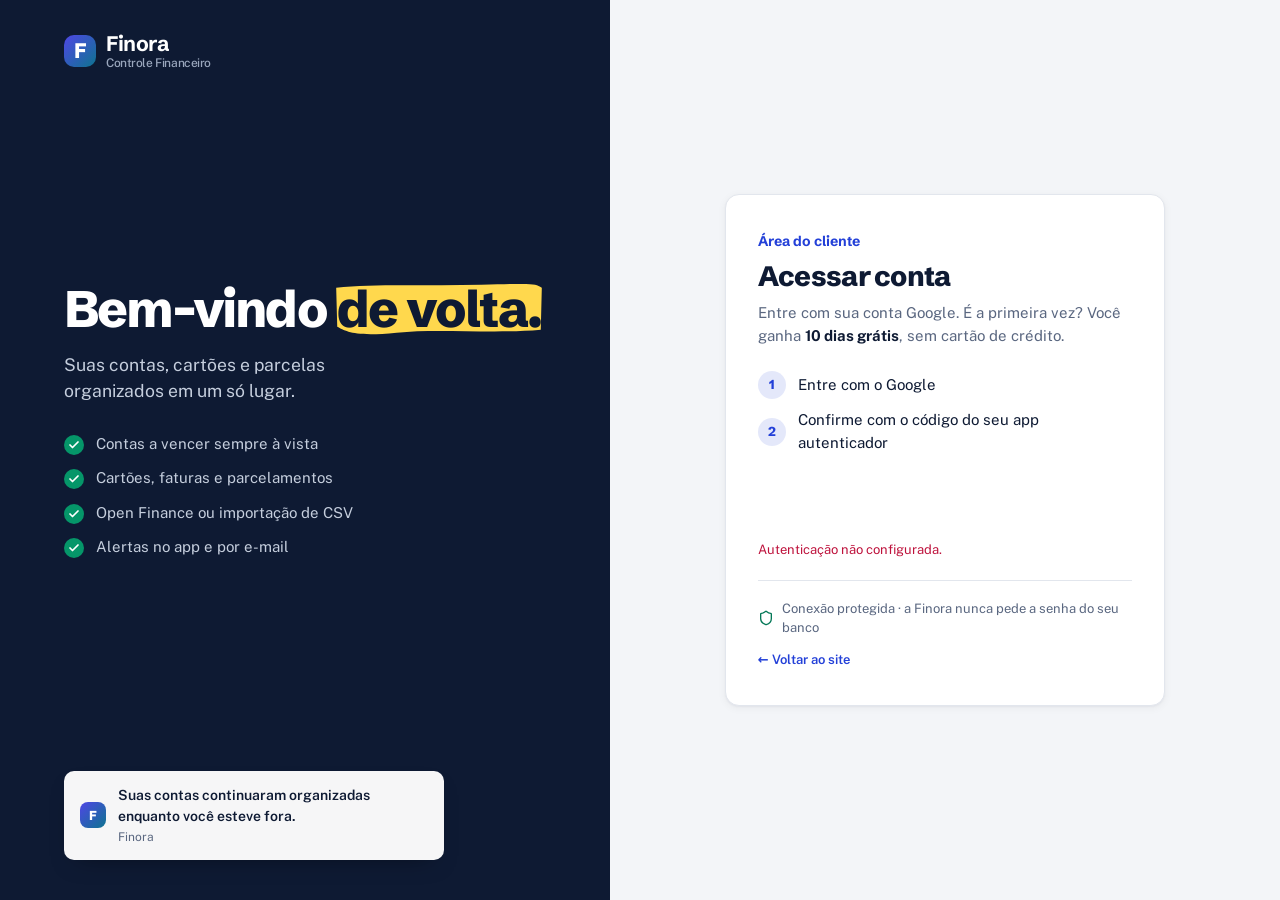
==== commit f5811c2a: "style(app): painel e login na direção "Extrato anotado" - Painel: azul-caneta no claro e no escuro, " ====
--- a/frontend/app/index.html
+++ b/frontend/app/index.html
@@ -11,7 +11,7 @@
 <link rel="apple-touch-icon" href="/icon.svg">
 <link rel="preconnect" href="https://fonts.googleapis.com">
 <link rel="preconnect" href="https://fonts.gstatic.com" crossorigin>
-<link href="https://fonts.googleapis.com/css2?family=Plus+Jakarta+Sans:wght@600;700;800&family=Inter:wght@400;500;600;700&display=swap" rel="stylesheet">
+<link href="https://fonts.googleapis.com/css2?family=Schibsted+Grotesk:wght@500;700;800&family=Public+Sans:wght@400;500;600;700&family=IBM+Plex+Mono:wght@500;600&display=swap" rel="stylesheet">
 <link rel="stylesheet" href="styles.css">
 <link rel="stylesheet" href="auth-finora.css">
 </head>
@@ -23,7 +23,7 @@
       <a class="fa-marca" href="/" aria-label="Finora — Controle Financeiro, voltar ao site"><span class="logo" aria-hidden="true">F</span><span class="marca-txt"><b>Finora</b><small>Controle Financeiro</small></span></a>
     </header>
     <div class="fa-meio fa-r">
-      <h1 class="fa-saud">Bem-vindo de volta.</h1>
+      <h1 class="fa-saud">Bem-vindo <mark>de volta.</mark></h1>
       <p class="fa-sub">Suas contas, cartões e parcelas organizados em um só lugar.</p>
       <ul class="fa-check">
         <li>Contas a vencer sempre à vista</li>
--- a/frontend/app/styles.css
+++ b/frontend/app/styles.css
@@ -1,10 +1,10 @@
 :root {
-  --bg: #f5f7fb; --surface: #ffffff; --panel: #fafbfd; --surface-2: #eef1f7; --border: #e2e7f0;
-  --text: #0f172a; --muted: #64748b; --primary: #4f46e5; --primary-2: #6366f1;
-  --green: #047857; --red: #be123c; --amber: #b45309; --violet: #6d28d9; --cyan: #0e7490; --radius: 14px;
+  --bg: #f3f5f8; --surface: #ffffff; --panel: #fafbfc; --surface-2: #edf0f4; --border: #e2e6ed;
+  --text: #0e1a33; --muted: #5a6780; --primary: #2340d8; --primary-2: #3653e6;
+  --green: #047857; --red: #be123c; --amber: #b45309; --violet: #6d28d9; --cyan: #0e7490; --radius: 10px;
   /* tintas de papel (mesmo significado da landing): verde = entrada, rosa = saída/perigo,
      âmbar = atenção/vencendo, violeta = análise, ciano = sincronização/info */
-  --green-bg: #e6f7ef; --red-bg: #ffe9ee; --amber-bg: #fff4de; --violet-bg: #f2ecff; --cyan-bg: #e2f6fa; --primary-bg: #eef0ff;
+  --green-bg: #e6f7ef; --red-bg: #ffe9ee; --amber-bg: #fff4de; --violet-bg: #f2ecff; --cyan-bg: #e2f6fa; --primary-bg: #edf1fd;
   --shadow-sm: 0 1px 2px rgba(15,23,42,.04);
   --shadow: 0 1px 2px rgba(15,23,42,.04), 0 2px 8px rgba(15,23,42,.05);
   --shadow-lg: 0 4px 12px rgba(15,23,42,.08), 0 12px 28px rgba(15,23,42,.06);
@@ -14,17 +14,19 @@
   /* identidade de movimento — arquétipo Corporate (ver DESIGN.md > Motion) */
   --ease: cubic-bezier(0.2, 0, 0, 1);
   --dur-quick: .15s; --dur-standard: .28s; --dur-slow: .42s;
-  --font-display: "Plus Jakarta Sans", Inter, system-ui, sans-serif;
+  --font-display: "Schibsted Grotesk", system-ui, sans-serif;
+  --font-body: "Public Sans", system-ui, -apple-system, Segoe UI, Roboto, sans-serif;
+  --font-num: "IBM Plex Mono", ui-monospace, Menlo, monospace;
   color-scheme: light;
 }
 /* Escuro: automático (segue o sistema, quando o usuário não fixou um modo) ou fixado via
    data-theme="dark"/"light" em <html>, controlado pelo seletor de aparência no topbar. */
 @media (prefers-color-scheme: dark) {
   :root:not([data-theme="light"]) {
-    --bg: #0b1020; --surface: #121a2e; --panel: #0e1526; --surface-2: #1a2440; --border: #243152;
-    --text: #e6eaf5; --muted: #8b97b5; --primary: #818cf8; --primary-2: #6366f1;
+    --bg: #0a1328; --surface: #111d35; --panel: #0e1526; --surface-2: #1a2440; --border: #243152;
+    --text: #e6eaf5; --muted: #8b97b5; --primary: #7d93f2; --primary-2: #5a74ee;
     --green: #4ade80; --red: #fb7185; --amber: #fbbf24; --violet: #a78bfa; --cyan: #22d3ee;
-    --green-bg: #0f2a22; --red-bg: #2e1420; --amber-bg: #2b2210; --violet-bg: #211a3d; --cyan-bg: #0d2630; --primary-bg: #1c1f45;
+    --green-bg: #0f2a22; --red-bg: #2e1420; --amber-bg: #2b2210; --violet-bg: #211a3d; --cyan-bg: #0d2630; --primary-bg: #16244a;
     --shadow-sm: 0 1px 2px rgba(0,0,0,.25);
     --shadow: 0 1px 2px rgba(0,0,0,.25), 0 2px 10px rgba(0,0,0,.22);
     --shadow-lg: 0 6px 16px rgba(0,0,0,.3), 0 16px 32px rgba(0,0,0,.24);
@@ -32,10 +34,10 @@
   }
 }
 :root[data-theme="dark"] {
-  --bg: #0b1020; --surface: #121a2e; --panel: #0e1526; --surface-2: #1a2440; --border: #243152;
-  --text: #e6eaf5; --muted: #8b97b5; --primary: #818cf8; --primary-2: #6366f1;
+  --bg: #0a1328; --surface: #111d35; --panel: #0e1526; --surface-2: #1a2440; --border: #243152;
+  --text: #e6eaf5; --muted: #8b97b5; --primary: #7d93f2; --primary-2: #5a74ee;
   --green: #4ade80; --red: #fb7185; --amber: #fbbf24; --violet: #a78bfa; --cyan: #22d3ee;
-  --green-bg: #0f2a22; --red-bg: #2e1420; --amber-bg: #2b2210; --violet-bg: #211a3d; --cyan-bg: #0d2630; --primary-bg: #1c1f45;
+  --green-bg: #0f2a22; --red-bg: #2e1420; --amber-bg: #2b2210; --violet-bg: #211a3d; --cyan-bg: #0d2630; --primary-bg: #16244a;
   --shadow-sm: 0 1px 2px rgba(0,0,0,.25);
   --shadow: 0 1px 2px rgba(0,0,0,.25), 0 2px 10px rgba(0,0,0,.22);
   --shadow-lg: 0 6px 16px rgba(0,0,0,.3), 0 16px 32px rgba(0,0,0,.24);
@@ -43,7 +45,7 @@
 }
 * { box-sizing: border-box; }
 html, body { margin: 0; height: 100%; }
-body { font-family: Inter, system-ui, -apple-system, Segoe UI, Roboto, sans-serif; background: var(--bg); color: var(--text); font-size: var(--fs-base); line-height: 1.5; -webkit-font-smoothing: antialiased; }
+body { font-family: var(--font-body); background: var(--bg); color: var(--text); font-size: var(--fs-base); line-height: 1.5; -webkit-font-smoothing: antialiased; }
 ::selection { background: color-mix(in srgb, var(--primary) 35%, transparent); color: var(--text); }
 input, textarea { caret-color: var(--primary); }
 * { scrollbar-color: color-mix(in srgb, var(--muted) 55%, transparent) transparent; scrollbar-width: thin; }
@@ -54,8 +56,9 @@
 .hidden { display: none !important; }
 .muted { color: var(--muted); } .small { font-size: 13px; }
 .pos { color: var(--green); } .neg { color: var(--red); }
-/* títulos e números de destaque na mesma face display da landing (Plus Jakarta Sans) */
-h1, h2, .brand, .stat .value, .te-preco { font-family: var(--font-display); }
+/* mesma tipografia da landing: títulos em Schibsted Grotesk, valores em mono (cara de extrato) */
+h1, h2, .brand { font-family: var(--font-display); }
+.stat .value, .te-preco, .li .amount, td.num, .gd b { font-family: var(--font-num); letter-spacing: -.02em; }
 h1 { font-size: var(--fs-2xl); font-weight: 800; letter-spacing: -.02em; margin: 0; }
 h2 { font-size: var(--fs-md); font-weight: 700; letter-spacing: -.01em; margin: 0 0 12px; }
 h3 { font-size: var(--fs-xs); margin: 0 0 8px; color: var(--muted); font-weight: 600; text-transform: uppercase; letter-spacing: .04em; }
@@ -64,7 +67,7 @@
 .brand { display: flex; align-items: center; gap: 10px; font-weight: 800; font-size: 19px; letter-spacing: -.02em; }
 .brand.big { font-size: 26px; justify-content: center; }
 .brand-txt { display: grid; line-height: 1.05; }
-.brand-txt small { font-family: Inter, system-ui, sans-serif; font-weight: 600; font-size: 10.5px; letter-spacing: .06em; text-transform: uppercase; color: var(--muted); margin-top: 3px; white-space: nowrap; }
+.brand-txt small { font-family: var(--font-body); font-weight: 500; font-size: 12px; letter-spacing: 0; text-transform: none; color: var(--muted); margin-top: 3px; white-space: nowrap; }
 .logo { width: 32px; height: 32px; border-radius: 10px; display: grid; place-items: center; color: #fff; background: linear-gradient(135deg, #4f46e5, #0e7490); font-weight: 700; }
 
 /* fim do teste grátis */
@@ -123,7 +126,7 @@
 .card { background: var(--surface); border: 1px solid var(--border); border-radius: var(--radius); padding: 18px; box-shadow: var(--shadow); min-width: 0; }
 .stat .value { font-size: 24px; font-weight: 700; margin-top: 4px; font-variant-numeric: tabular-nums; }
 .stat .sub { font-size: 12px; color: var(--muted); margin-top: 4px; }
-.hero { background: linear-gradient(135deg, #4f46e5, #0891b2); color: #fff; border: none; }
+.hero { background: #0e1a33; color: #fff; border: none; }
 .hero h3, .hero .sub { color: rgba(255,255,255,.8); }
 
 /* botões */
@@ -336,7 +339,7 @@
 .greet-due { display: flex; gap: 10px; }
 .gd { min-width: 150px; padding: 8px 14px; border-radius: 10px; background: var(--surface-2); border-top: 3px solid var(--c); }
 .gd span { display: block; font-size: var(--fs-xs); color: var(--muted); }
-.gd b { font-family: var(--font-display); font-variant-numeric: tabular-nums; color: var(--red); }
+.gd b { font-variant-numeric: tabular-nums; color: var(--red); }
 .gd-today { --c: var(--amber); } .gd-next { --c: #0891b2; }
 @media (max-width: 600px) { .greet-due { width: 100%; } .gd { flex: 1; min-width: 0; } }
 
@@ -393,4 +396,4 @@
 .ap-nome { display: flex; align-items: center; gap: 10px; }
 .ap-nome .nora-ic { width: 30px; height: 32px; flex: none; }
 .ap-nome span { display: grid; line-height: 1.15; font-family: var(--font-display); }
-.ap-nome small { font-family: Inter, system-ui, sans-serif; font-weight: 500; font-size: 11px; color: rgba(255,255,255,.82); }
+.ap-nome small { font-family: var(--font-body); font-weight: 500; font-size: 11px; color: rgba(255,255,255,.82); }
--- a/frontend/app/auth-finora.css
+++ b/frontend/app/auth-finora.css
@@ -1,11 +1,11 @@
 /* =====================================================================
    FINORA — tela de entrada (Google + MFA), continuação visual da landing:
-   painel de marca à esquerda (índigo→ciano), cartão de acesso à direita.
+   painel de marca à esquerda (azul-marinho liso), cartão de acesso à direita.
    Escopado em #auth.fn-auth; o lado direito usa os tokens do app
    (--surface, --text, --muted…), então acompanha claro/escuro.
    ===================================================================== */
 #auth.fn-auth{
-  --fa-display:"Plus Jakarta Sans",Inter,system-ui,sans-serif;
+  --fa-display:"Schibsted Grotesk",system-ui,sans-serif;
   --fa-ease:cubic-bezier(.2,0,0,1);
   position:fixed;inset:0;z-index:50;display:grid;grid-template-columns:minmax(0,1fr) minmax(0,1.1fr);
   place-items:stretch;padding:0;min-height:100vh;overflow:auto;background:var(--bg);color:var(--text)}
@@ -17,23 +17,22 @@
 
 /* lado da marca */
 #auth.fn-auth .fa-lado{position:relative;display:flex;flex-direction:column;justify-content:space-between;gap:40px;padding:32px clamp(24px,5vw,72px) 40px;min-height:100vh;overflow:hidden;isolation:isolate;
-  background:radial-gradient(700px 500px at 100% 0%,rgba(8,145,178,.45),transparent 60%),linear-gradient(160deg,#1e1b4b 0%,#312e81 60%,#1e3a5f 100%);color:#d9dbf5}
-#auth.fn-auth .fa-lado::after{content:"";position:absolute;right:-120px;bottom:-120px;width:360px;height:360px;border-radius:50%;border:56px solid rgba(255,255,255,.05);z-index:-1}
+  background:#0e1a33;color:#c5cedd}
 #auth.fn-auth .fa-marca{display:inline-flex;align-items:center;gap:10px;font-family:var(--fa-display);font-weight:800;font-size:21px;color:#fff;text-decoration:none;letter-spacing:-.02em}
 #auth.fn-auth .fa-marca .marca-txt{display:grid;line-height:1.05}
-#auth.fn-auth .fa-marca .marca-txt small{font-family:Inter,system-ui,sans-serif;font-weight:600;font-size:11px;letter-spacing:.06em;text-transform:uppercase;color:#67e8f9;margin-top:3px}
+#auth.fn-auth .fa-marca .marca-txt small{font-family:"Public Sans",system-ui,sans-serif;font-weight:500;font-size:12px;color:#9aa7bd;margin-top:3px}
 #auth.fn-auth .fa-saud{font-family:var(--fa-display);font-weight:800;font-size:clamp(2.2rem,4vw,3.25rem);line-height:1.06;letter-spacing:-.035em;color:#fff;margin:0}
 #auth.fn-auth .fa-sub{margin:16px 0 0;font-size:1.1rem;max-width:30ch}
 #auth.fn-auth .fa-check{list-style:none;margin:28px 0 0;padding:0;display:grid;gap:12px}
 #auth.fn-auth .fa-check li{position:relative;padding-left:32px}
-#auth.fn-auth .fa-check li::before{content:"";position:absolute;left:0;top:2px;width:20px;height:20px;border-radius:50%;background:#10b981 url("data:image/svg+xml,%3Csvg xmlns='http://www.w3.org/2000/svg' viewBox='0 0 24 24' fill='none' stroke='white' stroke-width='3.5' stroke-linecap='round' stroke-linejoin='round'%3E%3Cpath d='M20 6 9 17l-5-5'/%3E%3C/svg%3E") center/12px no-repeat}
-#auth.fn-auth .fa-mini{display:flex;gap:12px;align-items:center;max-width:380px;background:rgba(255,255,255,.96);color:#3f4163;border-radius:16px;padding:14px 16px;box-shadow:0 20px 40px -16px rgba(0,0,0,.45);font-size:13px}
-#auth.fn-auth .fa-mini b{display:block;color:#15133a;font-size:14px;font-weight:600;transition:opacity .4s}
-#auth.fn-auth .fa-mini span:not(.logo){font-size:12px;color:#6b6f93}
+#auth.fn-auth .fa-check li::before{content:"";position:absolute;left:0;top:2px;width:20px;height:20px;border-radius:50%;background:#059669 url("data:image/svg+xml,%3Csvg xmlns='http://www.w3.org/2000/svg' viewBox='0 0 24 24' fill='none' stroke='white' stroke-width='3.5' stroke-linecap='round' stroke-linejoin='round'%3E%3Cpath d='M20 6 9 17l-5-5'/%3E%3C/svg%3E") center/12px no-repeat}
+#auth.fn-auth .fa-mini{display:flex;gap:12px;align-items:center;max-width:380px;background:rgba(255,255,255,.96);color:#33415c;border-radius:10px;padding:14px 16px;box-shadow:0 10px 24px -14px rgba(0,0,0,.5);font-size:13px}
+#auth.fn-auth .fa-mini b{display:block;color:#0e1a33;font-size:14px;font-weight:600;transition:opacity .4s}
+#auth.fn-auth .fa-mini span:not(.logo){font-size:12px;color:#5a6780}
 
 /* painel do formulário */
 #auth.fn-auth .fa-painel{display:flex;flex-direction:column;justify-content:center;align-items:center;padding:48px clamp(20px,5vw,72px)}
-#auth.fn-auth .auth-card{position:relative;z-index:1;width:100%;max-width:440px;background:var(--surface);border:1px solid var(--border);border-radius:20px;padding:36px 32px;box-shadow:var(--shadow-lg);text-align:left;color:var(--text)}
+#auth.fn-auth .auth-card{position:relative;z-index:1;width:100%;max-width:440px;background:var(--surface);border:1px solid var(--border);border-radius:14px;padding:36px 32px;box-shadow:var(--shadow);text-align:left;color:var(--text)}
 #auth.fn-auth .auth-card.hidden{display:none}
 #auth.fn-auth .fa-eyebrow{display:block;font-family:var(--fa-display);font-weight:700;font-size:14px;color:var(--primary);margin-bottom:8px;text-transform:none;letter-spacing:0}
 #auth.fn-auth .fa-h{font-family:var(--fa-display);font-weight:800;font-size:1.75rem;line-height:1.15;letter-spacing:-.025em;margin:0 0 10px;color:var(--text);text-transform:none}
@@ -57,7 +56,7 @@
 #auth.fn-auth #mfaSetupForm,#auth.fn-auth #mfaVerifyForm{margin-top:20px;display:grid;gap:12px}
 #auth.fn-auth #mfaSetupCode,#auth.fn-auth #mfaVerifyCode{width:100%;font-size:1.4rem;letter-spacing:.4em;text-align:center;padding:12px;font-variant-numeric:tabular-nums}
 #auth.fn-auth #mfaSetupCode::placeholder,#auth.fn-auth #mfaVerifyCode::placeholder{letter-spacing:0;font-size:.95rem}
-#auth.fn-auth .auth-card .btn.primary{width:100%;min-height:48px;border-radius:999px;font-family:var(--fa-display);font-weight:700;font-size:15px}
+#auth.fn-auth .auth-card .btn.primary{width:100%;min-height:48px;border-radius:10px;font-family:var(--fa-display);font-weight:700;font-size:15px}
 
 /* entrada */
 #auth.fn-auth .fa-r{opacity:0;transform:translateY(12px);transition:opacity .5s var(--fa-ease),transform .5s var(--fa-ease)}
@@ -76,3 +75,6 @@
 @media (prefers-reduced-motion:reduce){
   #auth.fn-auth .fa-r{opacity:1;transform:none;transition:none}
 }
+
+/* marca-texto (mesmo traço da landing): texto em tinta sobre o amarelo */
+#auth.fn-auth .fa-saud mark{color:#0e1a33;padding:0 .08em;margin:0 -.04em;background:url("data:image/svg+xml,%3Csvg xmlns='http://www.w3.org/2000/svg' viewBox='0 0 200 40' preserveAspectRatio='none'%3E%3Cpath d='M3 6 C40 3 90 5 140 4 S190 3 197 6 L196 35 C150 38 100 34 60 37 S12 36 4 33 Z' fill='%23ffd84d'/%3E%3C/svg%3E") center/100% 92% no-repeat;-webkit-box-decoration-break:clone;box-decoration-break:clone}
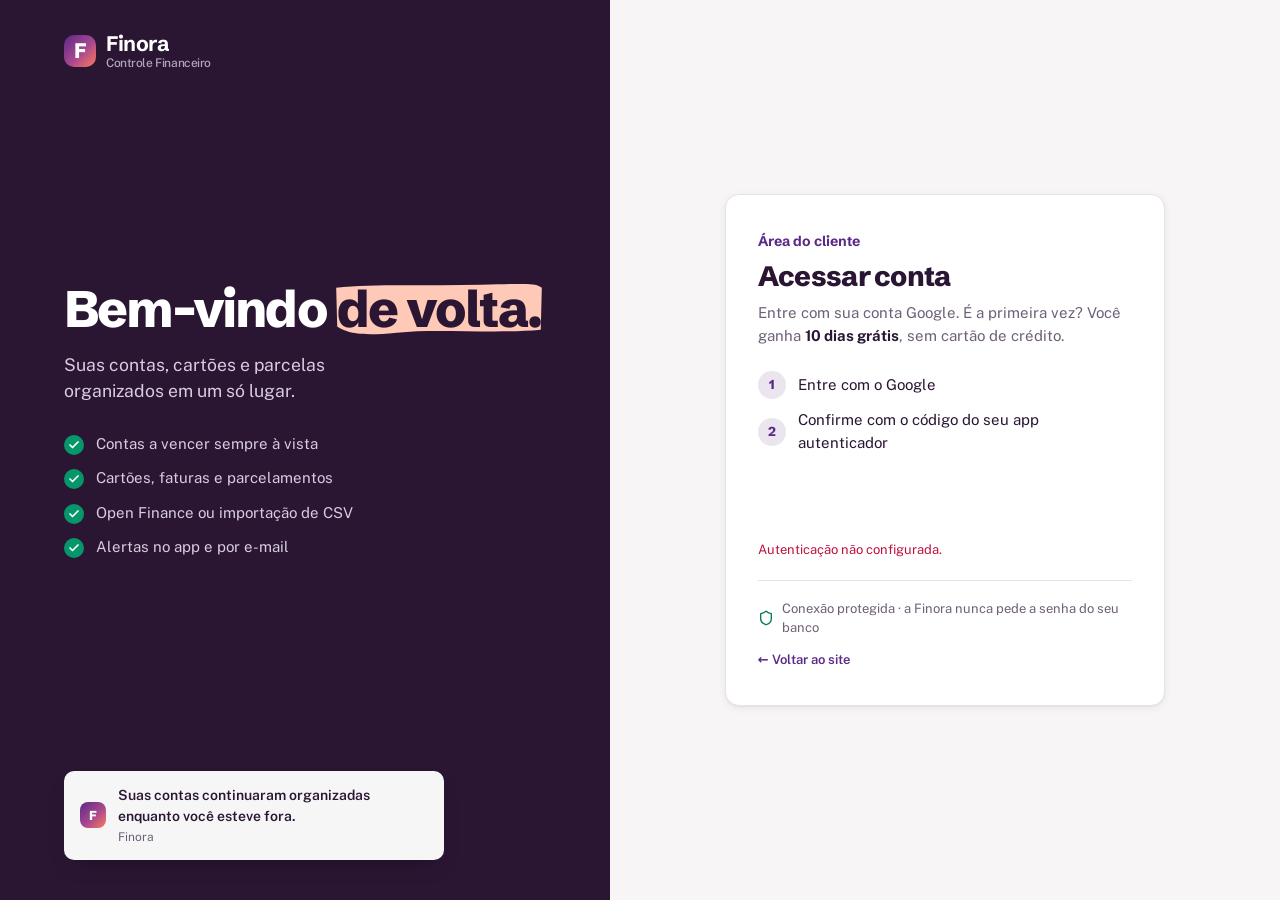
==== commit 844c0a3f: "style: nova paleta ameixa + coral no site, login e app Troca o índigo→ciano por ameixa + coral em to" ====
--- a/frontend/app/index.html
+++ b/frontend/app/index.html
@@ -3,7 +3,7 @@
 <head>
 <meta charset="utf-8">
 <meta name="viewport" content="width=device-width, initial-scale=1, viewport-fit=cover">
-<meta name="theme-color" content="#1e1b4b">
+<meta name="theme-color" content="#2a1633">
 <meta name="description" content="Finora — controle financeiro pessoal com Open Finance e consultor inteligente">
 <title>Finora — Controle Financeiro</title>
 <link rel="manifest" href="manifest.json">
@@ -80,9 +80,9 @@
     <section id="view"></section>
   </main>
   <nav class="bottom-nav" id="bottomNav"></nav>
-  <button id="assistantBtn" title="Falar com a Nora, sua assistente" aria-label="Falar com a Nora, sua assistente"><svg class="nora-ic" viewBox="0 0 40 42" aria-hidden="true"><path d="M20 9 Q21 4 25.5 2.5" fill="none" stroke="#312e81" stroke-width="2" stroke-linecap="round"/><circle cx="26" cy="2.8" r="2.6" fill="#67e8f9"/><rect x="4" y="8" width="32" height="32" rx="11" fill="#4f46e5"/><rect x="4" y="8" width="32" height="32" rx="11" fill="url(#noraAppG)"/><defs><linearGradient id="noraAppG" x1="0" y1="0" x2="1" y2="1"><stop offset="0" stop-color="#6366f1"/><stop offset="1" stop-color="#0e7490"/></linearGradient></defs><ellipse cx="14.5" cy="22" rx="4" ry="4.6" fill="#fff"/><ellipse cx="25.5" cy="22" rx="4" ry="4.6" fill="#fff"/><circle cx="15.2" cy="22.6" r="2.2" fill="#14123a"/><circle cx="26.2" cy="22.6" r="2.2" fill="#14123a"/><ellipse cx="10" cy="29" rx="2.4" ry="1.4" fill="#f9a8d4" opacity=".8"/><ellipse cx="30" cy="29" rx="2.4" ry="1.4" fill="#f9a8d4" opacity=".8"/><path d="M17 29.5 q3 3.2 6 0" fill="none" stroke="#14123a" stroke-width="1.8" stroke-linecap="round"/></svg><span id="apBadge" class="badge hidden"></span></button>
+  <button id="assistantBtn" title="Falar com a Nora, sua assistente" aria-label="Falar com a Nora, sua assistente"><svg class="nora-ic" viewBox="0 0 40 42" aria-hidden="true"><path d="M20 9 Q21 4 25.5 2.5" fill="none" stroke="#3a1d4f" stroke-width="2" stroke-linecap="round"/><circle cx="26" cy="2.8" r="2.6" fill="#ff9a7e"/><rect x="4" y="8" width="32" height="32" rx="11" fill="#5b2a86"/><rect x="4" y="8" width="32" height="32" rx="11" fill="url(#noraAppG)"/><defs><linearGradient id="noraAppG" x1="0" y1="0" x2="1" y2="1"><stop offset="0" stop-color="#7b3fa8"/><stop offset=".5" stop-color="#5b2a86"/><stop offset="1" stop-color="#ff7a59"/></linearGradient></defs><ellipse cx="14.5" cy="22" rx="4" ry="4.6" fill="#fff"/><ellipse cx="25.5" cy="22" rx="4" ry="4.6" fill="#fff"/><circle cx="15.2" cy="22.6" r="2.2" fill="#2a1633"/><circle cx="26.2" cy="22.6" r="2.2" fill="#2a1633"/><ellipse cx="10" cy="29" rx="2.4" ry="1.4" fill="#ffb3a1" opacity=".8"/><ellipse cx="30" cy="29" rx="2.4" ry="1.4" fill="#ffb3a1" opacity=".8"/><path d="M17 29.5 q3 3.2 6 0" fill="none" stroke="#2a1633" stroke-width="1.8" stroke-linecap="round"/></svg><span id="apBadge" class="badge hidden"></span></button>
   <div id="assistantPanel" class="hidden">
-    <div class="ap-head"><strong class="ap-nome"><svg class="nora-ic" viewBox="0 0 40 42" aria-hidden="true"><path d="M20 9 Q21 4 25.5 2.5" fill="none" stroke="#312e81" stroke-width="2" stroke-linecap="round"/><circle cx="26" cy="2.8" r="2.6" fill="#67e8f9"/><rect x="4" y="8" width="32" height="32" rx="11" fill="#4f46e5"/><rect x="4" y="8" width="32" height="32" rx="11" fill="url(#noraAppG2)"/><defs><linearGradient id="noraAppG2" x1="0" y1="0" x2="1" y2="1"><stop offset="0" stop-color="#6366f1"/><stop offset="1" stop-color="#0e7490"/></linearGradient></defs><ellipse cx="14.5" cy="22" rx="4" ry="4.6" fill="#fff"/><ellipse cx="25.5" cy="22" rx="4" ry="4.6" fill="#fff"/><circle cx="15.2" cy="22.6" r="2.2" fill="#14123a"/><circle cx="26.2" cy="22.6" r="2.2" fill="#14123a"/><ellipse cx="10" cy="29" rx="2.4" ry="1.4" fill="#f9a8d4" opacity=".8"/><ellipse cx="30" cy="29" rx="2.4" ry="1.4" fill="#f9a8d4" opacity=".8"/><path d="M17 29.5 q3 3.2 6 0" fill="none" stroke="#14123a" stroke-width="1.8" stroke-linecap="round"/></svg><span>Nora<small>sua assistente no Finora</small></span></strong><button class="ap-close" id="apClose" type="button" aria-label="Fechar"><svg class="nav-icon" viewBox="0 0 24 24" fill="none" stroke="currentColor" stroke-width="2" stroke-linecap="round" stroke-linejoin="round" aria-hidden="true"><path d="M18 6 6 18"/><path d="m6 6 12 12"/></svg></button></div>
+    <div class="ap-head"><strong class="ap-nome"><svg class="nora-ic" viewBox="0 0 40 42" aria-hidden="true"><path d="M20 9 Q21 4 25.5 2.5" fill="none" stroke="#3a1d4f" stroke-width="2" stroke-linecap="round"/><circle cx="26" cy="2.8" r="2.6" fill="#ff9a7e"/><rect x="4" y="8" width="32" height="32" rx="11" fill="#5b2a86"/><rect x="4" y="8" width="32" height="32" rx="11" fill="url(#noraAppG2)"/><defs><linearGradient id="noraAppG2" x1="0" y1="0" x2="1" y2="1"><stop offset="0" stop-color="#7b3fa8"/><stop offset=".5" stop-color="#5b2a86"/><stop offset="1" stop-color="#ff7a59"/></linearGradient></defs><ellipse cx="14.5" cy="22" rx="4" ry="4.6" fill="#fff"/><ellipse cx="25.5" cy="22" rx="4" ry="4.6" fill="#fff"/><circle cx="15.2" cy="22.6" r="2.2" fill="#2a1633"/><circle cx="26.2" cy="22.6" r="2.2" fill="#2a1633"/><ellipse cx="10" cy="29" rx="2.4" ry="1.4" fill="#ffb3a1" opacity=".8"/><ellipse cx="30" cy="29" rx="2.4" ry="1.4" fill="#ffb3a1" opacity=".8"/><path d="M17 29.5 q3 3.2 6 0" fill="none" stroke="#2a1633" stroke-width="1.8" stroke-linecap="round"/></svg><span>Nora<small>sua assistente no Finora</small></span></strong><button class="ap-close" id="apClose" type="button" aria-label="Fechar"><svg class="nav-icon" viewBox="0 0 24 24" fill="none" stroke="currentColor" stroke-width="2" stroke-linecap="round" stroke-linejoin="round" aria-hidden="true"><path d="M18 6 6 18"/><path d="m6 6 12 12"/></svg></button></div>
     <div id="ap-msgs"></div>
     <div class="ap-chips" id="apChips"></div>
     <form id="apForm"><input id="apInput" placeholder="Pergunte ou peça algo…" autocomplete="off"><button class="btn primary small" type="submit" aria-label="Enviar"><svg class="nav-icon" viewBox="0 0 24 24" fill="none" stroke="currentColor" stroke-width="2" stroke-linecap="round" stroke-linejoin="round" aria-hidden="true"><path d="M14.536 21.686a.5.5 0 0 0 .937-.024l6.5-19a.496.496 0 0 0-.635-.635l-19 6.5a.5.5 0 0 0-.024.937l7.93 3.18a2 2 0 0 1 1.112 1.11z"/><path d="m21.854 2.147-10.94 10.939"/></svg></button></form>
--- a/frontend/app/styles.css
+++ b/frontend/app/styles.css
@@ -1,13 +1,19 @@
 :root {
-  --bg: #f3f5f8; --surface: #ffffff; --panel: #fafbfc; --surface-2: #edf0f4; --border: #e2e6ed;
-  --text: #0e1a33; --muted: #5a6780; --primary: #2340d8; --primary-2: #3653e6;
-  --green: #047857; --red: #be123c; --amber: #b45309; --violet: #6d28d9; --cyan: #0e7490; --radius: 10px;
-  /* tintas de papel (mesmo significado da landing): verde = entrada, rosa = saída/perigo,
-     âmbar = atenção/vencendo, violeta = análise, ciano = sincronização/info */
-  --green-bg: #e6f7ef; --red-bg: #ffe9ee; --amber-bg: #fff4de; --violet-bg: #f2ecff; --cyan-bg: #e2f6fa; --primary-bg: #edf1fd;
-  --shadow-sm: 0 1px 2px rgba(15,23,42,.04);
-  --shadow: 0 1px 2px rgba(15,23,42,.04), 0 2px 8px rgba(15,23,42,.05);
-  --shadow-lg: 0 4px 12px rgba(15,23,42,.08), 0 12px 28px rgba(15,23,42,.06);
+  /* paleta ameixa + coral (2026-09-29): neutros levemente quentes, ação em roxo-ameixa,
+     coral como acento da marca (logo, Nora). Ver DESIGN.md. */
+  --bg: #f8f5f6; --surface: #ffffff; --panel: #fcfafb; --surface-2: #f1eaf2; --border: #e9e1ec;
+  --text: #2a1633; --muted: #6e6078; --primary: #5b2a86; --primary-2: #7b3fa8;
+  --coral: #ff7a59; --coral-esc: #c4432a; --ink: #2a1633;
+  /* fundo dos botões cheios (texto branco sempre ≥ 4.5:1) */
+  --btn-1: #5b2a86; --btn-2: #7b3fa8;
+  --green: #047857; --red: #be123c; --amber: #b45309; --violet: #4338ca; --cyan: #0e7490; --radius: 10px;
+  /* tintas com significado: verde = entrada, rosa = saída/perigo, âmbar = atenção/vencendo,
+     "violet" = parcelas/análise (agora anil, para não se confundir com o roxo-ameixa da ação),
+     ciano = sincronização/info */
+  --green-bg: #e6f7ef; --red-bg: #ffe9ee; --amber-bg: #fff4de; --violet-bg: #eef0ff; --cyan-bg: #e2f6fa; --primary-bg: #f1e9f7;
+  --shadow-sm: 0 1px 2px rgba(42,22,51,.05);
+  --shadow: 0 1px 2px rgba(42,22,51,.05), 0 2px 8px rgba(42,22,51,.06);
+  --shadow-lg: 0 4px 12px rgba(42,22,51,.09), 0 12px 28px rgba(42,22,51,.07);
   /* escala tipográfica: razão ~1.18, base 15px */
   --fs-xs: .8125rem; --fs-sm: .875rem; --fs-base: .9375rem; --fs-md: 1.0625rem;
   --fs-lg: 1.25rem; --fs-xl: 1.5rem; --fs-2xl: 1.75rem;
@@ -23,10 +29,12 @@
    data-theme="dark"/"light" em <html>, controlado pelo seletor de aparência no topbar. */
 @media (prefers-color-scheme: dark) {
   :root:not([data-theme="light"]) {
-    --bg: #0a1328; --surface: #111d35; --panel: #0e1526; --surface-2: #1a2440; --border: #243152;
-    --text: #e6eaf5; --muted: #8b97b5; --primary: #7d93f2; --primary-2: #5a74ee;
-    --green: #4ade80; --red: #fb7185; --amber: #fbbf24; --violet: #a78bfa; --cyan: #22d3ee;
-    --green-bg: #0f2a22; --red-bg: #2e1420; --amber-bg: #2b2210; --violet-bg: #211a3d; --cyan-bg: #0d2630; --primary-bg: #16244a;
+    --bg: #150c1b; --surface: #1f1427; --panel: #1a1021; --surface-2: #2a1d33; --border: #3a2a45;
+    --text: #f3eaf5; --muted: #a897b0; --primary: #c9a6f0; --primary-2: #9f6fd6;
+    --coral: #ff8f73; --coral-esc: #ff9a7e; --ink: #0f0813;
+    --btn-1: #7a45b3; --btn-2: #8a55c4;
+    --green: #4ade80; --red: #fb7185; --amber: #fbbf24; --violet: #a5b4fc; --cyan: #22d3ee;
+    --green-bg: #0f2a22; --red-bg: #2e1420; --amber-bg: #2b2210; --violet-bg: #1e1f45; --cyan-bg: #0d2630; --primary-bg: #2c1b3d;
     --shadow-sm: 0 1px 2px rgba(0,0,0,.25);
     --shadow: 0 1px 2px rgba(0,0,0,.25), 0 2px 10px rgba(0,0,0,.22);
     --shadow-lg: 0 6px 16px rgba(0,0,0,.3), 0 16px 32px rgba(0,0,0,.24);
@@ -34,10 +42,12 @@
   }
 }
 :root[data-theme="dark"] {
-  --bg: #0a1328; --surface: #111d35; --panel: #0e1526; --surface-2: #1a2440; --border: #243152;
-  --text: #e6eaf5; --muted: #8b97b5; --primary: #7d93f2; --primary-2: #5a74ee;
-  --green: #4ade80; --red: #fb7185; --amber: #fbbf24; --violet: #a78bfa; --cyan: #22d3ee;
-  --green-bg: #0f2a22; --red-bg: #2e1420; --amber-bg: #2b2210; --violet-bg: #211a3d; --cyan-bg: #0d2630; --primary-bg: #16244a;
+  --bg: #150c1b; --surface: #1f1427; --panel: #1a1021; --surface-2: #2a1d33; --border: #3a2a45;
+  --text: #f3eaf5; --muted: #a897b0; --primary: #c9a6f0; --primary-2: #9f6fd6;
+  --coral: #ff8f73; --coral-esc: #ff9a7e; --ink: #0f0813;
+  --btn-1: #7a45b3; --btn-2: #8a55c4;
+  --green: #4ade80; --red: #fb7185; --amber: #fbbf24; --violet: #a5b4fc; --cyan: #22d3ee;
+  --green-bg: #0f2a22; --red-bg: #2e1420; --amber-bg: #2b2210; --violet-bg: #1e1f45; --cyan-bg: #0d2630; --primary-bg: #2c1b3d;
   --shadow-sm: 0 1px 2px rgba(0,0,0,.25);
   --shadow: 0 1px 2px rgba(0,0,0,.25), 0 2px 10px rgba(0,0,0,.22);
   --shadow-lg: 0 6px 16px rgba(0,0,0,.3), 0 16px 32px rgba(0,0,0,.24);
@@ -68,7 +78,7 @@
 .brand.big { font-size: 26px; justify-content: center; }
 .brand-txt { display: grid; line-height: 1.05; }
 .brand-txt small { font-family: var(--font-body); font-weight: 500; font-size: 12px; letter-spacing: 0; text-transform: none; color: var(--muted); margin-top: 3px; white-space: nowrap; }
-.logo { width: 32px; height: 32px; border-radius: 10px; display: grid; place-items: center; color: #fff; background: linear-gradient(135deg, #4f46e5, #0e7490); font-weight: 700; }
+.logo { width: 32px; height: 32px; border-radius: 10px; display: grid; place-items: center; color: #fff; background: linear-gradient(135deg, #5b2a86 0%, #a8488f 55%, #ff7a59 100%); font-weight: 700; }
 
 /* fim do teste grátis */
 #trialExpired { position: fixed; inset: 0; z-index: 55; display: grid; place-items: center; padding: 16px; background: var(--bg); }
@@ -126,7 +136,7 @@
 .card { background: var(--surface); border: 1px solid var(--border); border-radius: var(--radius); padding: 18px; box-shadow: var(--shadow); min-width: 0; }
 .stat .value { font-size: 24px; font-weight: 700; margin-top: 4px; font-variant-numeric: tabular-nums; }
 .stat .sub { font-size: 12px; color: var(--muted); margin-top: 4px; }
-.hero { background: #0e1a33; color: #fff; border: none; }
+.hero { background: var(--ink); color: #fff; border: none; }
 .hero h3, .hero .sub { color: rgba(255,255,255,.8); }
 
 /* botões */
@@ -140,7 +150,7 @@
 .btn:hover { background: var(--surface-2); border-color: color-mix(in srgb, var(--primary) 35%, var(--border)); }
 .btn:active { transform: translateY(1px) scale(.98); }
 .btn.primary {
-  background: linear-gradient(135deg, var(--primary), var(--primary-2));
+  background: linear-gradient(135deg, var(--btn-1), var(--btn-2));
   border-color: transparent; color: #fff;
   box-shadow: 0 1px 2px rgba(0,0,0,.12), 0 4px 10px rgba(0,0,0,.12);
 }
@@ -230,8 +240,8 @@
   30%, 50%, 70% { transform: translateX(-4px); } 40%, 60% { transform: translateX(4px); }
 }
 .shake { animation: shake .4s var(--ease); }
-.toast.success { background: color-mix(in srgb, var(--green) 30%, #111827); }
-.toast.error { background: color-mix(in srgb, var(--red) 32%, #111827); }
+.toast.success { background: color-mix(in srgb, var(--green) 30%, #24142c); }
+.toast.error { background: color-mix(in srgb, var(--red) 32%, #24142c); }
 
 /* modal e toast */
 dialog { border: none; border-radius: 18px; padding: 0; background: var(--surface); color: var(--text); width: min(520px, calc(100vw - 32px)); max-height: 90vh; box-shadow: var(--shadow-lg); }
@@ -240,7 +250,7 @@
 dialog form { padding: 22px; overflow: auto; max-height: 90vh; }
 .modal-actions { display: flex; justify-content: flex-end; gap: 8px; margin-top: 18px; }
 .toast {
-  position: fixed; bottom: 24px; left: 50%; background: #111827; color: #fff; padding: 10px 16px;
+  position: fixed; bottom: 24px; left: 50%; background: #24142c; color: #fff; padding: 10px 16px;
   border-radius: 10px; z-index: 50; box-shadow: var(--shadow-lg); max-width: calc(100vw - 32px);
   transform: translateX(-50%) translateY(0); opacity: 1;
   transition: opacity var(--dur-standard) var(--ease), transform var(--dur-standard) var(--ease);
@@ -256,7 +266,7 @@
 /* assistente de uso (robô) */
 #assistantBtn {
   position: fixed; right: 20px; bottom: 24px; z-index: 25; width: 56px; height: 56px;
-  border-radius: 50%; border: none; background: linear-gradient(135deg, var(--primary), var(--primary-2));
+  border-radius: 50%; border: none; background: linear-gradient(135deg, var(--btn-1), var(--btn-2));
   color: #fff; font-size: 26px; cursor: pointer; box-shadow: var(--shadow-lg); display: grid; place-items: center;
   transition: transform var(--dur-quick) var(--ease), box-shadow var(--dur-quick) var(--ease);
 }
@@ -301,7 +311,7 @@
 .ob-steps i { width: 22px; height: 4px; border-radius: 99px; background: var(--surface-2); display: block; }
 .ob-steps i.done { background: var(--primary-2); }
 .ob-steps i.active { background: var(--primary); }
-.ob-icon { width: 48px; height: 48px; border-radius: 14px; display: grid; place-items: center; margin: 0 auto 14px; background: linear-gradient(135deg, var(--primary), var(--primary-2)); color: #fff; }
+.ob-icon { width: 48px; height: 48px; border-radius: 14px; display: grid; place-items: center; margin: 0 auto 14px; background: linear-gradient(135deg, var(--btn-1), var(--btn-2)); color: #fff; }
 .ob-icon .nav-icon { width: 24px; height: 24px; }
 .ob-card h2 { text-align: center; font-size: var(--fs-lg); }
 .ob-card p.muted { text-align: center; margin-top: -6px; }
--- a/frontend/app/auth-finora.css
+++ b/frontend/app/auth-finora.css
@@ -1,6 +1,6 @@
 /* =====================================================================
    FINORA — tela de entrada (Google + MFA), continuação visual da landing:
-   painel de marca à esquerda (azul-marinho liso), cartão de acesso à direita.
+   painel de marca à esquerda (ameixa liso), cartão de acesso à direita.
    Escopado em #auth.fn-auth; o lado direito usa os tokens do app
    (--surface, --text, --muted…), então acompanha claro/escuro.
    ===================================================================== */
@@ -17,18 +17,18 @@
 
 /* lado da marca */
 #auth.fn-auth .fa-lado{position:relative;display:flex;flex-direction:column;justify-content:space-between;gap:40px;padding:32px clamp(24px,5vw,72px) 40px;min-height:100vh;overflow:hidden;isolation:isolate;
-  background:#0e1a33;color:#c5cedd}
+  background:#2a1633;color:#d9cce0}
 #auth.fn-auth .fa-marca{display:inline-flex;align-items:center;gap:10px;font-family:var(--fa-display);font-weight:800;font-size:21px;color:#fff;text-decoration:none;letter-spacing:-.02em}
 #auth.fn-auth .fa-marca .marca-txt{display:grid;line-height:1.05}
-#auth.fn-auth .fa-marca .marca-txt small{font-family:"Public Sans",system-ui,sans-serif;font-weight:500;font-size:12px;color:#9aa7bd;margin-top:3px}
+#auth.fn-auth .fa-marca .marca-txt small{font-family:"Public Sans",system-ui,sans-serif;font-weight:500;font-size:12px;color:#b3a3bd;margin-top:3px}
 #auth.fn-auth .fa-saud{font-family:var(--fa-display);font-weight:800;font-size:clamp(2.2rem,4vw,3.25rem);line-height:1.06;letter-spacing:-.035em;color:#fff;margin:0}
 #auth.fn-auth .fa-sub{margin:16px 0 0;font-size:1.1rem;max-width:30ch}
 #auth.fn-auth .fa-check{list-style:none;margin:28px 0 0;padding:0;display:grid;gap:12px}
 #auth.fn-auth .fa-check li{position:relative;padding-left:32px}
 #auth.fn-auth .fa-check li::before{content:"";position:absolute;left:0;top:2px;width:20px;height:20px;border-radius:50%;background:#059669 url("data:image/svg+xml,%3Csvg xmlns='http://www.w3.org/2000/svg' viewBox='0 0 24 24' fill='none' stroke='white' stroke-width='3.5' stroke-linecap='round' stroke-linejoin='round'%3E%3Cpath d='M20 6 9 17l-5-5'/%3E%3C/svg%3E") center/12px no-repeat}
-#auth.fn-auth .fa-mini{display:flex;gap:12px;align-items:center;max-width:380px;background:rgba(255,255,255,.96);color:#33415c;border-radius:10px;padding:14px 16px;box-shadow:0 10px 24px -14px rgba(0,0,0,.5);font-size:13px}
-#auth.fn-auth .fa-mini b{display:block;color:#0e1a33;font-size:14px;font-weight:600;transition:opacity .4s}
-#auth.fn-auth .fa-mini span:not(.logo){font-size:12px;color:#5a6780}
+#auth.fn-auth .fa-mini{display:flex;gap:12px;align-items:center;max-width:380px;background:rgba(255,255,255,.96);color:#4a3a55;border-radius:10px;padding:14px 16px;box-shadow:0 10px 24px -14px rgba(0,0,0,.5);font-size:13px}
+#auth.fn-auth .fa-mini b{display:block;color:#2a1633;font-size:14px;font-weight:600;transition:opacity .4s}
+#auth.fn-auth .fa-mini span:not(.logo){font-size:12px;color:#6e6078}
 
 /* painel do formulário */
 #auth.fn-auth .fa-painel{display:flex;flex-direction:column;justify-content:center;align-items:center;padding:48px clamp(20px,5vw,72px)}
@@ -76,5 +76,5 @@
   #auth.fn-auth .fa-r{opacity:1;transform:none;transition:none}
 }
 
-/* marca-texto (mesmo traço da landing): texto em tinta sobre o amarelo */
-#auth.fn-auth .fa-saud mark{color:#0e1a33;padding:0 .08em;margin:0 -.04em;background:url("data:image/svg+xml,%3Csvg xmlns='http://www.w3.org/2000/svg' viewBox='0 0 200 40' preserveAspectRatio='none'%3E%3Cpath d='M3 6 C40 3 90 5 140 4 S190 3 197 6 L196 35 C150 38 100 34 60 37 S12 36 4 33 Z' fill='%23ffd84d'/%3E%3C/svg%3E") center/100% 92% no-repeat;-webkit-box-decoration-break:clone;box-decoration-break:clone}
+/* marca-texto (mesmo traço da landing): texto em tinta sobre o coral claro */
+#auth.fn-auth .fa-saud mark{color:#2a1633;padding:0 .08em;margin:0 -.04em;background:url("data:image/svg+xml,%3Csvg xmlns='http://www.w3.org/2000/svg' viewBox='0 0 200 40' preserveAspectRatio='none'%3E%3Cpath d='M3 6 C40 3 90 5 140 4 S190 3 197 6 L196 35 C150 38 100 34 60 37 S12 36 4 33 Z' fill='%23ffc9b8'/%3E%3C/svg%3E") center/100% 92% no-repeat;-webkit-box-decoration-break:clone;box-decoration-break:clone}
